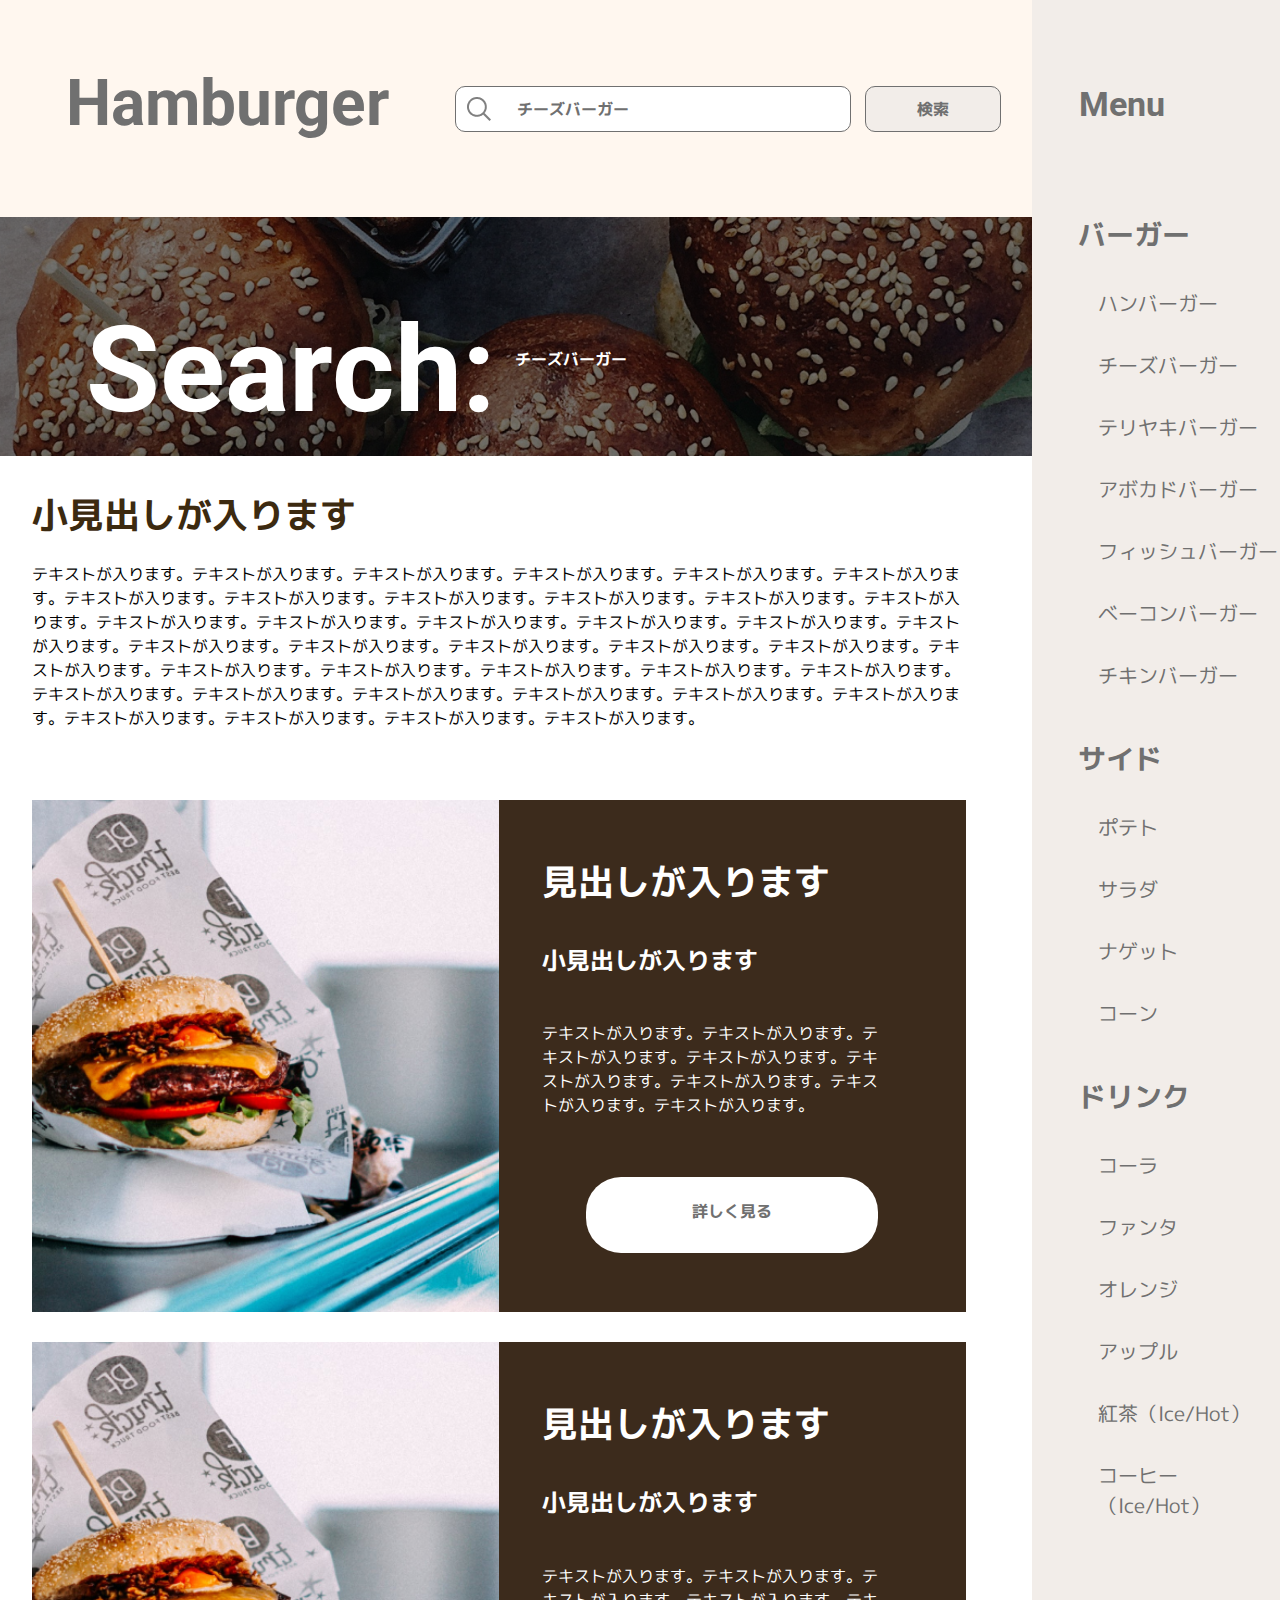
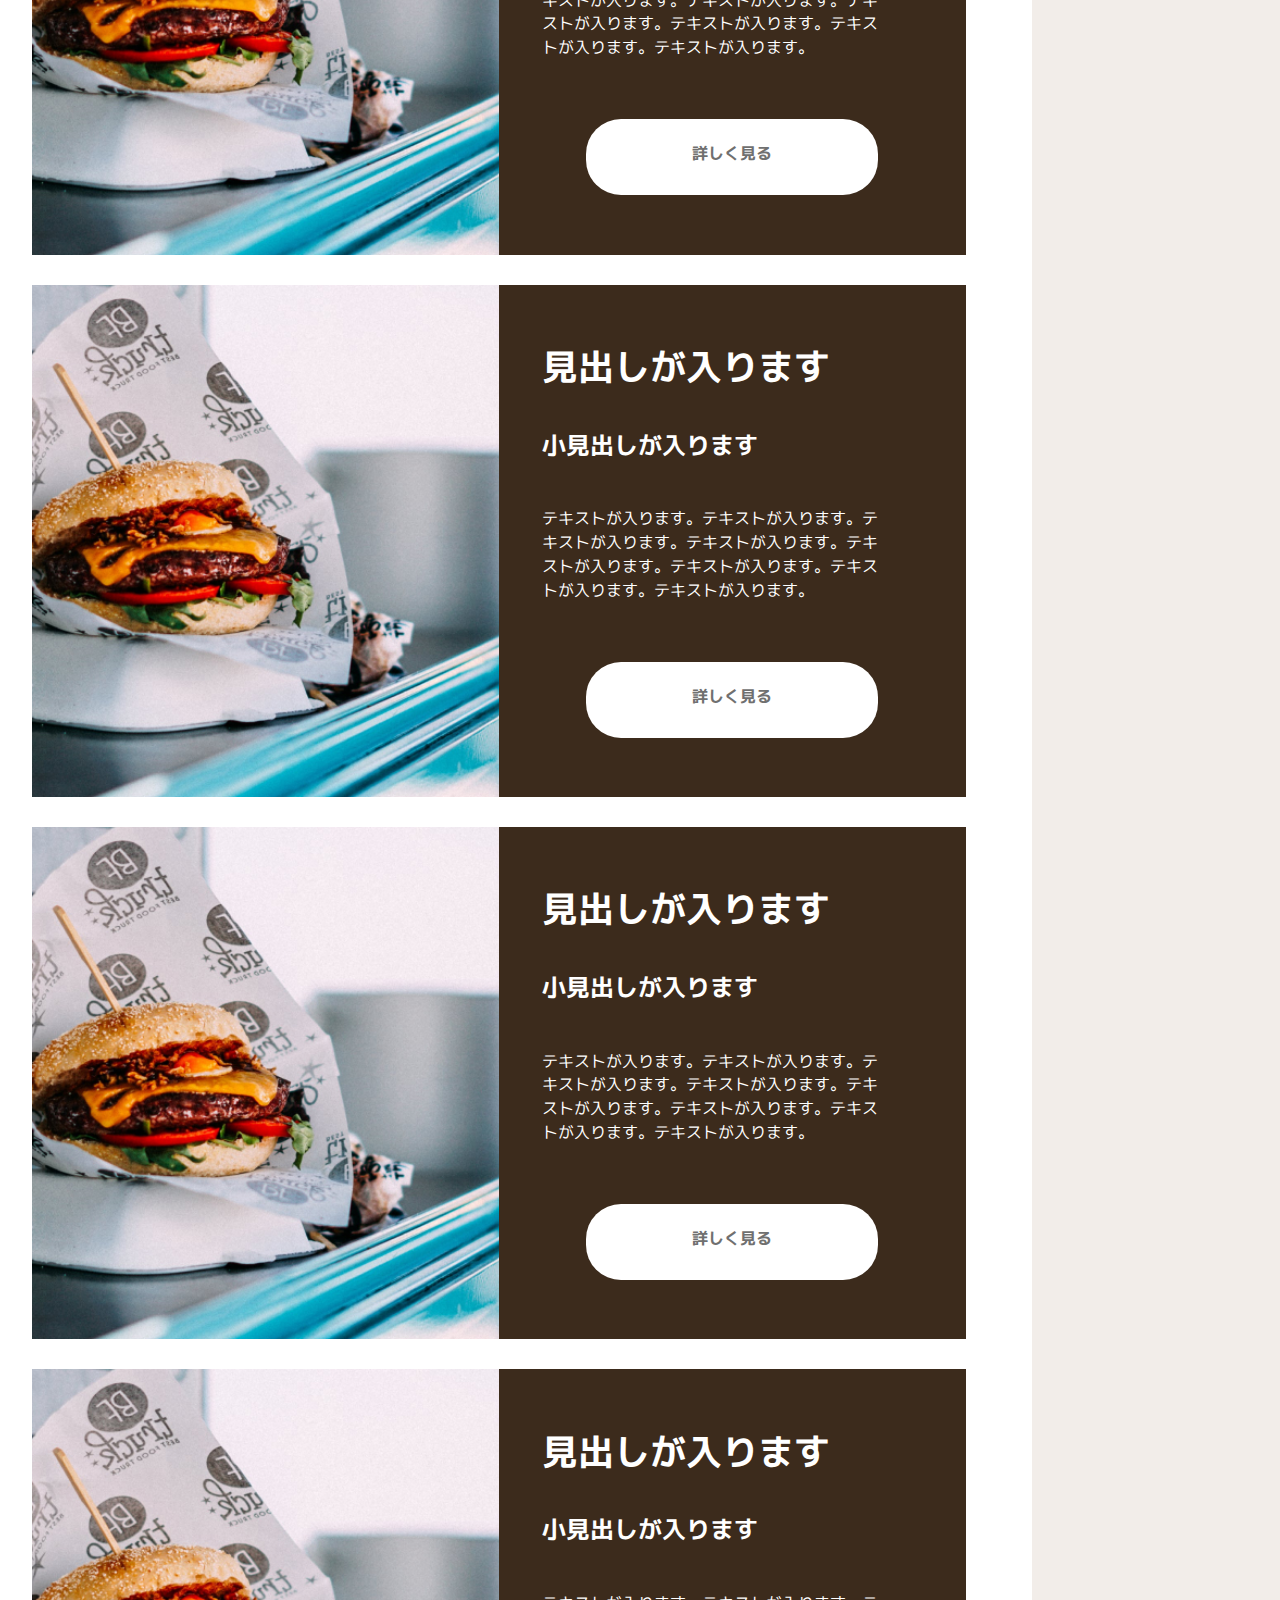
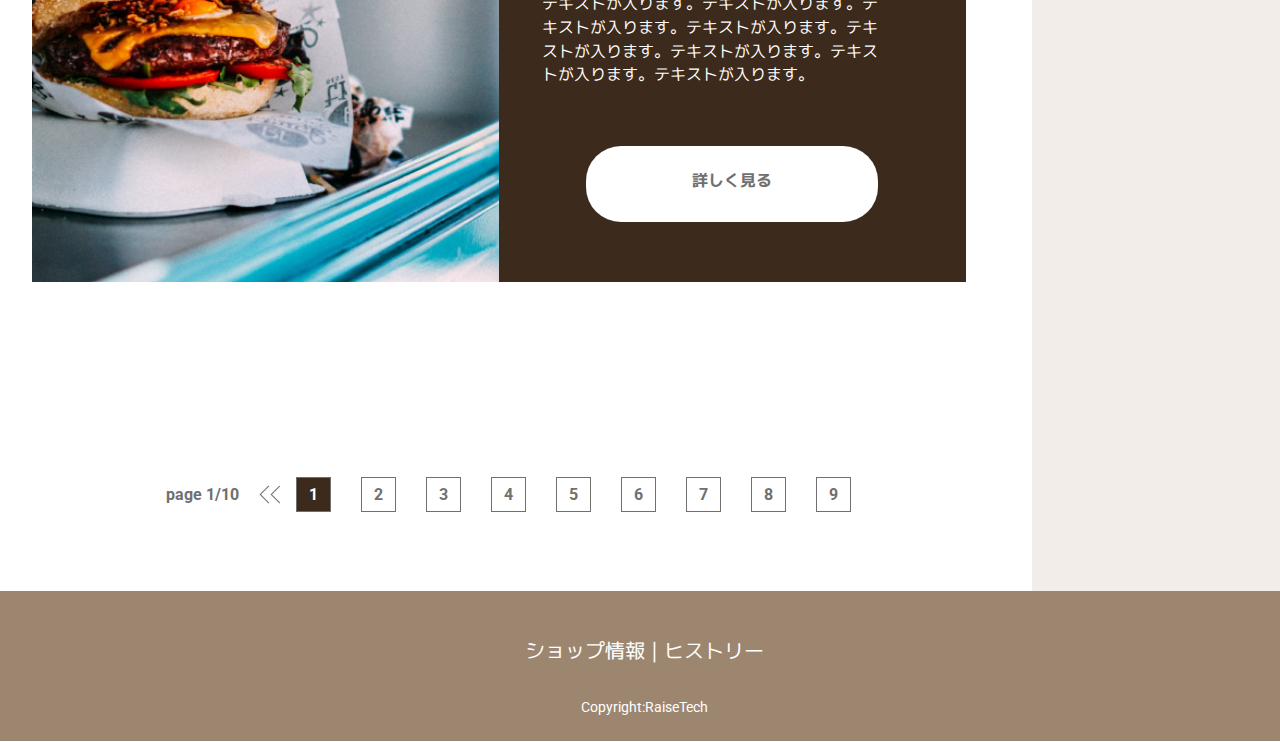
==== archive-search.html @ 1af5aa15 "5/28" ====
<!DOCTYPE html>
<html lang="ja">
<head>
    <meta charset="UTF-8">
    <meta name="viewport" content="width=device-width, initial-scale=1.0">
    <title>Hamburger-site</title>
    <link rel="icon" type="./images/png" href="./images/favicon.png">
    <link rel="preconnect" href="https://fonts.googleapis.com">
    <link rel="preconnect" href="https://fonts.gstatic.com" crossorigin>
    <link rel="stylesheet" href="./css/ress.css">
    <link rel="stylesheet" href="./css/style.css">
    <link href="https://fonts.googleapis.com/css2?family=M+PLUS+1p:wght@100;300;400;500;700;800;900&family=Roboto:ital,wght@0,100;0,300;0,400;0,500;0,700;0,900;1,100;1,300;1,400;1,500;1,700;1,900&display=swap" rel="stylesheet">
    <script src="./js/jquery-3.7.1.min.js"></script>
</head>
<body class="l-body c-grid__body">
    <header class="l-header">
        <div class="l-header__nav">
            <div class="l-header__button">
                <h2>
                    <button class="c-button__menu u-button__header js-menu__button">Menu</button>
                </h2>
            </div>
            <div class="c-flexbox__header">
                <div class="l-header__title">
                    <h1 class="c-title__header">Hamburger</h1>
                </div>
                <div class="c-search-form">
                    <form class="c-flexbox__search-form" action="サイトURL" method="get">
                        <input class="c-search-form__keyword" type="text" name="search" value="チーズバーガー">
                        <input class="c-search-form__submit" type="submit" value="検索">
                    </form>
                </div>
            </div>
        </div>
    </header>
    <main class="l-main">
        <article class="l-main__title p-title">
            <div class="c-background__cheeseburger">
                <div class="c-background__cheeseburger-cover">
                    <ul class="c-flexbox__title">
                        <li class="c-title__burger"><h1>Search:</h1></li>
                        <li class="c-title__burger-sub"><p>チーズバーガー</p></li>
                    </ul>
                </div>
            </div>
        </article>
        <section class="l-main__discription p-discription">
            <div class="c-inner__archive">
                <div class="c-background__discription">
                    <div class="c-inner__discription">
                        <div class="c-flexbox__discription">
                            <h2 class="c-title__discription">小見出しが入ります</h2>
                            <p class="c-text__discription">テキストが入ります。テキストが入ります。テキストが入ります。テキストが入ります。テキストが入ります。テキストが入ります。テキストが入ります。テキストが入ります。テキストが入ります。テキストが入ります。テキストが入ります。テキストが入ります。テキストが入ります。テキストが入ります。テキストが入ります。テキストが入ります。テキストが入ります。テキストが入ります。テキストが入ります。テキストが入ります。テキストが入ります。テキストが入ります。テキストが入ります。テキストが入ります。テキストが入ります。テキストが入ります。テキストが入ります。テキストが入ります。テキストが入ります。テキストが入ります。テキストが入ります。テキストが入ります。テキストが入ります。テキストが入ります。テキストが入ります。テキストが入ります。テキストが入ります。テキストが入ります。テキストが入ります。</p>   
                        </div>
                    </div>
                </div>
                <div class="p-card c-flexbox__container">
                    <figure class="p-card__archive-search-1 c-grid__card">
                        <img src="./images/main__cheeseburger.jpg" alt="チーズバーガーの写真">
                        <figcaption class="c-card">
                            <div class="c-inner__figcaption">
                                <div class="c-inner__card">
                                    <h2 class="c-card__title">見出しが入ります</h2>
                                    <h3 class="c-card__title-sub">小見出しが入ります</h3>
                                    <p class="c-card__text">テキストが入ります。テキストが入ります。テキストが入ります。テキストが入ります。テキストが入ります。テキストが入ります。テキストが入ります。テキストが入ります。</p>
                                </div>
                                <div class="c-card__button-area">
                                    <div class="c-inner__button-area">
                                        <button class="c-card__button"><a>詳しく見る</a></button>
                                    </div>
                                </div>
                            </div>                    
                        </figcaption>
                    </figure>
                    <figure class="p-card__archive-search-2 c-grid__card">
                        <img src="./images/main__cheeseburger.jpg" alt="チーズバーガーの写真">
                        <figcaption class="c-card">
                            <div class="c-inner__figcaption">
                                <div class="c-inner__card">
                                    <h2 class="c-card__title">見出しが入ります</h2>
                                    <h3 class="c-card__title-sub">小見出しが入ります</h3>
                                    <p class="c-card__text">テキストが入ります。テキストが入ります。テキストが入ります。テキストが入ります。テキストが入ります。テキストが入ります。テキストが入ります。テキストが入ります。</p>
                                </div>
                                <div class="c-card__button-area">
                                    <div class="c-inner__button-area">
                                        <button class="c-card__button"><a>詳しく見る</a></button>
                                    </div>
                                </div>
                            </div>
                        </figcaption>
                    </figure>
                    <figure class="p-card__archive-search-3 c-grid__card">
                        <img src="./images/main__cheeseburger.jpg" alt="チーズバーガーの写真">
                        <figcaption class="c-card">
                            <div class="c-inner__figcaption">
                                <div class="c-inner__card">
                                    <h2 class="c-card__title">見出しが入ります</h2>
                                    <h3 class="c-card__title-sub">小見出しが入ります</h3>
                                    <p class="c-card__text">テキストが入ります。テキストが入ります。テキストが入ります。テキストが入ります。テキストが入ります。テキストが入ります。テキストが入ります。テキストが入ります。</p>
                                </div>
                                <div class="c-card__button-area">
                                    <div class="c-inner__button-area">
                                        <button class="c-card__button"><a>詳しく見る</a></button>
                                    </div>
                                </div>
                            </div>
                        </figcaption>
                    </figure>
                    <figure class="p-card__archive-search-4 c-grid__card">
                        <img src="./images/main__cheeseburger.jpg" alt="チーズバーガーの写真">
                        <figcaption class="c-card">
                            <div class="c-inner__figcaption">
                                <div class="c-inner__card">
                                    <h2 class="c-card__title">見出しが入ります</h2>
                                    <h3 class="c-card__title-sub">小見出しが入ります</h3>
                                    <p class="c-card__text">テキストが入ります。テキストが入ります。テキストが入ります。テキストが入ります。テキストが入ります。テキストが入ります。テキストが入ります。テキストが入ります。</p>
                                </div>
                                <div class="c-card__button-area">
                                    <div class="c-inner__button-area">
                                        <button class="c-card__button"><a>詳しく見る</a></button>
                                    </div>
                                </div>
                            </div>
                        </figcaption>
                    </figure>
                    <figure class="p-card__archive-search-5 c-grid__card">
                        <img src="./images/main__cheeseburger.jpg" alt="チーズバーガーの写真">
                        <figcaption class="c-card">
                            <div class="c-inner__figcaption">
                                <div class="c-inner__card">
                                    <h2 class="c-card__title">見出しが入ります</h2>
                                    <h3 class="c-card__title-sub">小見出しが入ります</h3>
                                    <p class="c-card__text">テキストが入ります。テキストが入ります。テキストが入ります。テキストが入ります。テキストが入ります。テキストが入ります。テキストが入ります。テキストが入ります。</p>
                                </div>
                                <div class="c-card__button-area">
                                    <div class="c-inner__button-area">
                                        <button class="c-card__button"><a>詳しく見る</a></button>
                                    </div>
                                </div>
                            </div>
                        </figcaption>
                    </figure>
                </div>
            </div>
        </section>
        <section class="p-page c-flexbox__page">
            <p class="c-page__count">page 1/10</p>
            <div class="c-flexbox__page-arrow">
                <img src="./images/page__arrow-left.png" alt="左向きの矢印">
                <img src="./images/page__arrow-left.png" alt="左向きの矢印">
                <p class="c-page__move-back">前へ</p>
            </div>
            <ul class="c-flexbox__page-count">
                <li class="c-page__box u-page__box"><a class="c-page__number">1</a></li>
                <li class="c-page__box"><a class="c-page__number">2</a></li>
                <li class="c-page__box"><a class="c-page__number">3</a></li>
                <li class="c-page__box"><a class="c-page__number">4</a></li>
                <li class="c-page__box"><a class="c-page__number">5</a></li>
                <li class="c-page__box"><a class="c-page__number">6</a></li>
                <li class="c-page__box"><a class="c-page__number">7</a></li>
                <li class="c-page__box"><a class="c-page__number">8</a></li>
                <li class="c-page__box"><a class="c-page__number">9</a></li>
            </ul>
            <div class="c-flexbox__page-arrow u-page__arrow">
                <p class="c-page__move-next">次へ</p>
                <img src="./images/page__arrow-right.png" alt="右向きの矢印">
                <img src="./images/page__arrow-right.png" alt="右向きの矢印">
            </div>
        </section>
    </main>
    <aside class="l-sidebar">
        <div class="c-inner__sidebar">
            <div class="l-sidebar__button">
                <h2>
                    <button class="c-button__menu u-button__sidebar">Menu</button>
                </h2>
                <button class="c-button__hamburger js-hamburger__button">
                    <span>hamburger</span>
                </button>
            </div>
            <nav class="l-sidebar__nav p-menu">                                    
                <ul class="p-menu__burger">
                    <div class="c-inner__menu"> 
                        <li class="p-menu__burge--item c-title__menu"><h3>バーガー</h3></li>
                        <li class="p-menu__burge--item c-item"><a>ハンバーガー</a></li>
                        <li class="p-menu__burge--item c-item"><a>チーズバーガー</a></li>
                        <li class="p-menu__burge--item c-item"><a>テリヤキバーガー</a></li>
                        <li class="p-menu__burge--item c-item"><a>アボカドバーガー</a></li>
                        <li class="p-menu__burge--item c-item"><a>フィッシュバーガー</a></li>
                        <li class="p-menu__burge--item c-item"><a>ベーコンバーガー</a></li>
                        <li class="p-menu__burge--item c-item"><a>チキンバーガー</a></li>
                    </div>
                </ul>                        
                <ul class="p-menu__side">
                    <div class="c-inner__menu">
                        <li class="p-menu__side--item c-title__menu"><h3>サイド</h3></li>
                        <li class="p-menu__side--item c-item"><a>ポテト</a></li>
                        <li class="p-menu__side--item c-item"><a>サラダ</a></li>
                        <li class="p-menu__side--item c-item"><a>ナゲット</a></li>
                        <li class="p-menu__side--item c-item"><a>コーン</a></li>
                    </div>
                </ul>
                <ul class="p-menu__drink">
                    <div class="c-inner__menu">
                        <li class="p-menu__drink--item c-title__menu"><h3>ドリンク</h3></li>
                        <li class="p-menu__drink--item c-item"><a>コーラ</a></li>
                        <li class="p-menu__drink--item c-item"><a>ファンタ</a></li>
                        <li class="p-menu__drink--item c-item"><a>オレンジ</a></li>
                        <li class="p-menu__drink--item c-item"><a>アップル</a></li>
                        <li class="p-menu__drink--item c-item"><a>紅茶（Ice/Hot）</a></li>
                        <li class="p-menu__drink--item c-item"><a>コーヒー（Ice/Hot）</a></li>
                    </ul>
                </div>
            </nav>
        </div>
    </aside>
    <footer class="l-footer">
        <div class="c-inner__footer">
            <ul class="l-footer__menu c-flexbox__footer">
                <li class="c-footer-menu"><a>ショップ情報</a></li>
                <li class="c-footer-menu"><p>|</p></li>
                <li class="c-footer-menu"><a>ヒストリー</a></li>
            </ul>
            <small>Copyright:RaiseTech</small>
        </div>
    </footer>
    <script src="./js/main.js"></script>
</body>
</html>
---- css/ress.css ----
/* resset.dev • v5.0.2 */

/* # =================================================================
   # Global selectors
   # ================================================================= */

   html {
    box-sizing: border-box;
    -webkit-text-size-adjust: 100%; /* Prevent adjustments of font size after orientation changes in iOS */
    word-break: normal;
    -moz-tab-size: 4;
    tab-size: 4;
  }
  
  *,
  ::before,
  ::after {
    background-repeat: no-repeat; /* Set `background-repeat: no-repeat` to all elements and pseudo elements */
    box-sizing: inherit;
  }
  
  ::before,
  ::after {
    text-decoration: inherit; /* Inherit text-decoration and vertical align to ::before and ::after pseudo elements */
    vertical-align: inherit;
  }
  
  * {
    padding: 0; /* Reset `padding` and `margin` of all elements */
    margin: 0;
  }
  
  /* # =================================================================
     # General elements
     # ================================================================= */
  
  hr {
    overflow: visible; /* Show the overflow in Edge and IE */
    height: 0; /* Add the correct box sizing in Firefox */
    color: inherit; /* Correct border color in Firefox. */
  }
  
  details,
  main {
    display: block; /* Render the `main` element consistently in IE. */
  }
  
  summary {
    display: list-item; /* Add the correct display in all browsers */
  }
  
  small {
    font-size: 80%; /* Set font-size to 80% in `small` elements */
  }
  
  [hidden] {
    display: none; /* Add the correct display in IE */
  }
  
  abbr[title] {
    border-bottom: none; /* Remove the bottom border in Chrome 57 */
    /* Add the correct text decoration in Chrome, Edge, IE, Opera, and Safari */
    text-decoration: underline;
    text-decoration: underline dotted;
  }
  
  a {
    background-color: transparent; /* Remove the gray background on active links in IE 10 */
  }
  
  a:active,
  a:hover {
    outline-width: 0; /* Remove the outline when hovering in all browsers */
  }
  
  code,
  kbd,
  pre,
  samp {
    font-family: monospace, monospace; /* Specify the font family of code elements */
  }
  
  pre {
    font-size: 1em; /* Correct the odd `em` font sizing in all browsers */
  }
  
  b,
  strong {
    font-weight: bolder; /* Add the correct font weight in Chrome, Edge, and Safari */
  }
  
  /* https://gist.github.com/unruthless/413930 */
  sub,
  sup {
    font-size: 75%;
    line-height: 0;
    position: relative;
    vertical-align: baseline;
  }
  
  sub {
    bottom: -0.25em;
  }
  
  sup {
    top: -0.5em;
  }
  
  table {
    border-color: inherit; /* Correct border color in all Chrome, Edge, and Safari. */
    text-indent: 0; /* Remove text indentation in Chrome, Edge, and Safari */
  }
  
  iframe {
    border-style: none;
  }
  
  /* # =================================================================
     # Forms
     # ================================================================= */
  
  input {
    border-radius: 0;
  }
  
  [type='number']::-webkit-inner-spin-button,
  [type='number']::-webkit-outer-spin-button {
    height: auto; /* Correct the cursor style of increment and decrement buttons in Chrome */
  }
  
  [type='search'] {
    -webkit-appearance: textfield; /* Correct the odd appearance in Chrome and Safari */
    outline-offset: -2px; /* Correct the outline style in Safari */
  }
  
  [type='search']::-webkit-search-decoration {
    -webkit-appearance: none; /* Remove the inner padding in Chrome and Safari on macOS */
  }
  
  textarea {
    overflow: auto; /* Internet Explorer 11+ */
    resize: vertical; /* Specify textarea resizability */
  }
  
  button,
  input,
  optgroup,
  select,
  textarea {
    font: inherit; /* Specify font inheritance of form elements */
  }
  
  optgroup {
    font-weight: bold; /* Restore the font weight unset by the previous rule */
  }
  
  button {
    overflow: visible; /* Address `overflow` set to `hidden` in IE 8/9/10/11 */
  }
  
  button,
  select {
    text-transform: none; /* Firefox 40+, Internet Explorer 11- */
  }
  
  /* Apply cursor pointer to button elements */
  button,
  [type='button'],
  [type='reset'],
  [type='submit'],
  [role='button'] {
    cursor: pointer;
  }
  
  /* Remove inner padding and border in Firefox 4+ */
  button::-moz-focus-inner,
  [type='button']::-moz-focus-inner,
  [type='reset']::-moz-focus-inner,
  [type='submit']::-moz-focus-inner {
    border-style: none;
    padding: 0;
  }
  
  /* Replace focus style removed in the border reset above */
  button:-moz-focusring,
  [type='button']::-moz-focus-inner,
  [type='reset']::-moz-focus-inner,
  [type='submit']::-moz-focus-inner {
    outline: 1px dotted ButtonText;
  }
  
  button,
  html [type='button'], /* Prevent a WebKit bug where (2) destroys native `audio` and `video`controls in Android 4 */
  [type='reset'],
  [type='submit'] {
    -webkit-appearance: button; /* Correct the inability to style clickable types in iOS */
  }
  
  /* Remove the default button styling in all browsers */
  button,
  input,
  select,
  textarea {
    background-color: transparent;
    border-style: none;
  }
  
  a:focus,
  button:focus,
  input:focus,
  select:focus,
  textarea:focus {
    outline-width: 0;
  }
  
  /* Style select like a standard input */
  select {
    -moz-appearance: none; /* Firefox 36+ */
    -webkit-appearance: none; /* Chrome 41+ */
  }
  
  select::-ms-expand {
    display: none; /* Internet Explorer 11+ */
  }
  
  select::-ms-value {
    color: currentColor; /* Internet Explorer 11+ */
  }
  
  legend {
    border: 0; /* Correct `color` not being inherited in IE 8/9/10/11 */
    color: inherit; /* Correct the color inheritance from `fieldset` elements in IE */
    display: table; /* Correct the text wrapping in Edge and IE */
    max-width: 100%; /* Correct the text wrapping in Edge and IE */
    white-space: normal; /* Correct the text wrapping in Edge and IE */
    max-width: 100%; /* Correct the text wrapping in Edge 18- and IE */
  }
  
  ::-webkit-file-upload-button {
    /* Correct the inability to style clickable types in iOS and Safari */
    -webkit-appearance: button;
    color: inherit;
    font: inherit; /* Change font properties to `inherit` in Chrome and Safari */
  }
  
  /* Replace pointer cursor in disabled elements */
  [disabled] {
    cursor: default;
  }
  
  /* # =================================================================
     # Specify media element style
     # ================================================================= */
  
  img {
    border-style: none; /* Remove border when inside `a` element in IE 8/9/10 */
  }
  
  /* Add the correct vertical alignment in Chrome, Firefox, and Opera */
  progress {
    vertical-align: baseline;
  }
  
  /* # =================================================================
     # Accessibility
     # ================================================================= */
  
  /* Specify the progress cursor of updating elements */
  [aria-busy='true'] {
    cursor: progress;
  }
  
  /* Specify the pointer cursor of trigger elements */
  [aria-controls] {
    cursor: pointer;
  }
  
  /* Specify the unstyled cursor of disabled, not-editable, or otherwise inoperable elements */
  [aria-disabled='true'] {
    cursor: default;
  }
---- css/style.css ----
html {
  font-size: 62.5%;
}

* {
  box-sizing: border-box;
}

img {
  max-width: 100%;
  vertical-align: middle;
  border-style: none;
}

li {
  list-style-type: none;
}

.l-body {
  height: 100vh;
  width: 100vw;
  font-family: "Roboto", sans-serif, "M PLUS 1p";
  box-sizing: border-box;
}
.l-body.is-fix {
  overflow: hidden;
}
.l-body.is-fix::before {
  content: "";
  position: fixed;
  display: block;
  height: 100%;
  width: 100%;
  top: 0%;
  transition: all 300ms 0.1s ease-out;
  overflow-y: auto;
  z-index: 50;
  background: rgba(0, 0, 0, 0.5);
  left: 0%;
}

.l-header {
  grid-row: 1;
  grid-column: 1;
  background-color: #FFF7EF;
}
.l-header__button {
  display: block;
  position: relative;
}
.l-header__button h2 {
  position: absolute;
  top: 8px;
  right: 8px;
}
.l-header__title {
  display: block;
}
.l-header__title h1 {
  text-align: center;
}

.l-main {
  grid-row: 2;
  grid-column: 1;
  position: relative;
}
.l-main__contents {
  height: auto;
  display: inline-block;
}
.l-main__access {
  height: auto;
  display: block;
}

.l-sidebar {
  position: fixed;
  display: block;
  background-color: #F2EDE9;
  height: 100%;
  width: 87.5%;
  top: 0%;
  transition: all 300ms 0s ease;
  z-index: 100;
  overflow-y: auto;
  left: 100%;
}
@media (min-width: 768px) {
  .l-sidebar {
    width: 44%;
  }
}
@media (min-width: 1024px) {
  .l-sidebar {
    grid-row: 1/3;
    grid-column: 2;
    height: auto;
    width: auto;
    position: relative;
    transition: inherit;
    z-index: inherit;
    overflow-y: inherit;
    left: inherit;
  }
}
.l-sidebar.is-open {
  left: 12.5%;
}
@media (min-width: 768px) {
  .l-sidebar.is-open {
    left: 56%;
  }
}

.l-footer {
  grid-row: 3;
  grid-column: 1/3;
  background-color: #9D8670;
  text-align: center;
  color: #FFFFFF;
}
.l-footer small {
  height: 2.1rem;
  font-size: 1.4rem;
}

.c-button__menu {
  font-family: Roboto;
  color: #707070;
  font-weight: bold;
  position: relative;
}
.c-button__hamburger {
  width: 32px;
  height: 36px;
  display: block;
  position: relative;
  margin: 0.8rem 1.1rem 13.4rem auto;
}
@media (min-width: 768px) {
  .c-button__hamburger {
    height: 37px;
    margin: 2rem 2.5rem 12.1rem auto;
  }
}
@media (min-width: 1024px) {
  .c-button__hamburger {
    display: none;
  }
}
.c-button__hamburger::before, .c-button__hamburger::after {
  content: "";
  width: 45.25px;
  height: 6px;
  background-color: #707070;
  display: block;
  position: absolute;
  left: calc(50% - 45.25px/2);
  transition: transform 0.1s;
}
.c-button__hamburger > span {
  width: 45.25px;
  height: 6px;
  display: block;
  font-size: 0;
  background-size: auto 6px;
  left: calc(50% - 45.25px/2);
  top: 50%;
  transition: transform 0.1s;
}
.c-button__hamburger.is-open::before {
  transform: rotate(-135deg);
  top: 20px;
}
.c-button__hamburger.is-open::after {
  transform: rotate(-45deg);
  top: 20px;
}

.c-inner__branch-menu {
  padding: 7.6% 7.6% 7.6% 7.6%;
  display: flex;
  flex-direction: column;
  flex-grow: 1;
}
.c-inner__category {
  padding: 0 3.4% 0 3.4%;
  display: flex;
  flex-direction: column;
}
.c-inner__list {
  padding: 1.4rem 2rem 1.4rem 2rem;
  display: flex;
  flex-direction: column;
}
.c-inner__text {
  display: block;
  padding: 6% 10.6% 8.2% 10.6%;
}
@media (min-width: 768px) {
  .c-inner__text {
    padding: 10.1% 3.4% 9.6% 5%;
  }
}
@media (min-width: 1024px) {
  .c-inner__text {
    padding: 13% 8.6% 11.5% 7.6%;
  }
}
.c-inner__sidebar {
  padding-left: 4.6rem;
  display: block;
  position: relative;
}
.c-inner__menu {
  padding-bottom: 2.8rem;
}
.c-inner__footer {
  padding: 4.1rem 0 2.7rem 0;
}
.c-inner__archive {
  padding: 1.38% 5.3% 0 5.3%;
}
@media (min-width: 768px) {
  .c-inner__archive {
    padding: 2.48% 5.1% 0 5.1%;
  }
}
@media (min-width: 1024px) {
  .c-inner__archive {
    padding: 3.1% 6.4% 0 3.1%;
  }
}
.c-inner__discription {
  padding-bottom: 1.9rem;
  display: flex;
}
@media (min-width: 768px) {
  .c-inner__discription {
    padding-bottom: 3.7rem;
  }
}
@media (min-width: 1024px) {
  .c-inner__discription {
    padding-bottom: 7rem;
  }
}
.c-inner__figcaption {
  padding-bottom: 12.3%;
}
@media (min-width: 768px) {
  .c-inner__figcaption {
    padding-bottom: 11.2%;
  }
}
@media (min-width: 1024px) {
  .c-inner__figcaption {
    padding-bottom: 12.7%;
  }
}
.c-inner__card {
  display: flex;
  flex-direction: column;
  padding: 9.1% 4.79% 11.2% 4.79%;
}
@media (min-width: 768px) {
  .c-inner__card {
    padding: 8.7% 15.6% 11.2% 9.1%;
  }
}
@media (min-width: 1024px) {
  .c-inner__card {
    padding: 11.8% 15.38% 12.7% 9.31%;
  }
}
.c-inner__button-area {
  height: auto;
  width: auto;
  display: flex;
  flex-direction: column;
  justify-content: center;
  align-items: center;
}

.c-search-form {
  display: flex;
  position: relative;
  height: auto;
  width: auto;
  margin: 4rem auto 3.9rem auto;
}
@media (min-width: 768px) {
  .c-search-form {
    margin: 4rem auto 3.8rem auto;
  }
}
@media (min-width: 1024px) {
  .c-search-form {
    margin: 8.6rem 3.1rem 8.5rem auto;
  }
}
.c-search-form::before {
  content: "";
  height: 2.4rem;
  width: 2.4rem;
  background: url(../../../images/header__search-form.png) no-repeat center center;
  display: inline-block;
  position: absolute;
  top: 55%;
  transform: translateY(-50%);
  left: 0.9rem;
}
@media (min-width: 768px) {
  .c-search-form::before {
    left: 1.2rem;
  }
}
@media (min-width: 1024px) {
  .c-search-form::before {
    top: 50%;
  }
}
.c-search-form__keyword {
  height: 4.6rem;
  width: 21.6rem;
  display: inline-block;
  border-radius: 10px 10px 10px 10px;
  background-color: #FFFFFF;
  border: 1px solid #707070;
  padding: 1rem 1rem 1rem 3.8rem;
  font-family: "M PLUS 1p";
  font-weight: bold;
  font-size: 1.6rem;
  color: #707070;
}
@media (min-width: 768px) {
  .c-search-form__keyword {
    width: 39.6rem;
    padding: 1rem 1rem 1rem 4.9rem;
  }
}
@media (min-width: 1024px) {
  .c-search-form__keyword {
    padding: 1rem 1rem 1rem 6.1rem;
  }
}
.c-search-form__submit {
  height: 4.6rem;
  width: 9rem;
  margin-left: 1.6rem;
  display: inline-block;
  background-color: #F2EDE9;
  border-radius: 10px 10px 10px 10px;
  border: 1px solid #707070;
  font-family: "M PLUS 1p";
  font-weight: bold;
  font-size: 1.6rem;
  color: #707070;
}
@media (min-width: 768px) {
  .c-search-form__submit {
    width: 13.6rem;
    margin-left: 1.4rem;
  }
}

.c-sub {
  font-family: "M PLUS 1p";
  font-weight: bold;
  font-size: 2.4rem;
  height: 3.6rem;
}

.c-item {
  font-family: "M PLUS 1p";
  font-weight: regular;
  color: #707070;
  height: auto;
  width: auto;
  position: relative;
  font-size: 2rem;
  margin: 4rem auto 2rem 2rem;
}
@media (min-width: 768px) {
  .c-item {
    margin: 3.2rem auto 2rem 2rem;
  }
}

.c-background__branch-menu {
  background-color: #FFFFFF;
  display: flex;
  flex-direction: column;
  flex-grow: 1;
}
.c-background__title {
  height: 28.5rem;
  width: 100%;
  display: block;
  position: relative;
  overflow: hidden;
  background-size: cover;
  background-position: center;
  background-image: url(../../../images/main__title--sp.jpg);
}
@media (min-width: 768px) {
  .c-background__title {
    background-image: url(../../../images/main__title--tablet.jpg);
  }
}
@media (min-width: 1024px) {
  .c-background__title {
    background-image: url(../../../images/main__title--pc.jpg);
    height: 53rem;
  }
}
.c-background__category {
  height: auto;
  width: 100%;
  overflow: hidden;
  background-size: cover;
  background: rgba(255, 255, 255, 0.79);
  margin-bottom: 3.2%;
  display: flex;
  flex-direction: column;
}
.c-background__access {
  height: auto;
  width: 100%;
  display: block;
  position: relative;
  overflow: hidden;
  background-size: cover;
  background-position: center;
  background-image: url(../../../images/main__map-sp.jpg);
}
@media (min-width: 768px) {
  .c-background__access {
    background-image: url(../../../images/main__map-tablet.jpg);
  }
}
@media (min-width: 1024px) {
  .c-background__access {
    background-image: url(../../../images/main__map-pc.jpg);
  }
}
.c-background__map {
  height: auto;
  width: auto;
  display: block;
  position: relative;
  overflow: hidden;
  background-size: cover;
  background-position: bottom;
  background: rgba(0, 0, 0, 0.5);
}
.c-background__cheeseburger {
  height: 28.5rem;
  width: 100%;
  display: block;
  position: relative;
  overflow: hidden;
  background-position: left;
  background-image: url(../../../images/main__takeout.jpg);
}
@media (min-width: 768px) {
  .c-background__cheeseburger {
    background-size: cover;
  }
}
@media (min-width: 1024px) {
  .c-background__cheeseburger {
    height: 23.9rem;
  }
}
.c-background__cheeseburger-cover {
  height: 28.5rem;
  width: 100%;
  display: block;
  position: absolute;
  background: rgba(0, 0, 0, 0.5);
}

.c-grid__body {
  height: 100vh;
  width: 100%;
  display: grid;
  grid-template-rows: 215px 1fr 150px;
  grid-template-columns: 1fr 0%;
}
@media (min-width: 768px) {
  .c-grid__body {
    grid-template-rows: 217px 1fr 150px;
    grid-template-columns: 1fr 0%;
  }
}
@media (min-width: 1024px) {
  .c-grid__body {
    grid-template-rows: 217px 1fr 150px;
    grid-template-columns: 1fr 20%;
  }
}
.c-grid__card {
  height: auto;
  width: auto;
  display: grid;
  grid-template-rows: 1fr 1fr;
  margin-bottom: 2rem;
}
@media (min-width: 768px) {
  .c-grid__card {
    grid-template-rows: 1fr;
    grid-template-columns: 50% 50%;
  }
}
@media (min-width: 1024px) {
  .c-grid__card {
    margin-bottom: 3rem;
  }
}

.c-title__header {
  font-family: "Roboto";
  color: #707070;
  font-weight: bold;
  font-size: 4rem;
  height: 4.7rem;
  width: 20.3rem;
  margin: 4.3rem auto 0 auto;
}
@media (min-width: 768px) {
  .c-title__header {
    height: 5.3rem;
    margin: 4rem auto 0 auto;
  }
}
@media (min-width: 1024px) {
  .c-title__header {
    font-size: 6.4rem;
    height: 7.5rem;
    width: 32.5rem;
    margin: 6.6rem 6.5rem 6.7rem 6.5rem;
  }
}
.c-title__front {
  font-family: "M PLUS 1p";
  font-weight: bold;
  color: #FFFFFF;
  height: auto;
  width: auto;
  font-size: 3.6rem;
  margin: 12.2rem auto 11.1rem 2.5rem;
}
@media (min-width: 1024px) {
  .c-title__front {
    font-size: 4rem;
    margin: 23.4rem auto 23.7rem 8.6rem;
  }
}
.c-title__menu {
  font-family: "M PLUS 1p";
  font-weight: bold;
  font-size: 2.4rem;
  color: #707070;
  height: auto;
  width: auto;
  position: relative;
  margin-bottom: 4rem;
}
@media (min-width: 768px) {
  .c-title__menu {
    margin-bottom: 3.2rem;
  }
}
.c-title__burger {
  font-family: "Roboto";
  font-weight: bold;
  color: #FFFFFF;
  height: auto;
  width: auto;
  font-size: 3.6rem;
}
@media (min-width: 768px) {
  .c-title__burger {
    font-size: 6rem;
  }
}
.c-title__burger-sub {
  font-family: "M PLUS 1p";
  font-weight: bold;
  color: #FFFFFF;
  height: auto;
  width: auto;
  font-size: 1.6rem;
}
@media (min-width: 768px) {
  .c-title__burger-sub {
    margin-top: 4.8rem;
    margin-left: 1.9rem;
  }
}
.c-title__discription {
  font-family: "M PLUS 1p";
  font-weight: bold;
  height: auto;
  width: auto;
  color: #3C2A10;
  display: inline-block;
  position: relative;
  font-size: 2.8rem;
  margin-bottom: 2.5rem;
}
@media (min-width: 768px) {
  .c-title__discription {
    font-size: 3.6rem;
    margin-bottom: 2rem;
  }
}

.c-category {
  height: auto;
  width: auto;
  display: flex;
  flex-direction: column;
  font-family: "M PLUS 1p";
  color: #3C2A10;
  background-color: #FFFFFF;
  background-size: cover;
  position: relative;
}
.c-category h3 {
  font-family: Roboto;
  font-weight: bold;
  height: auto;
  width: auto;
  color: #EAEAEA;
  display: inline-block;
  position: relative;
  margin-bottom: 58%;
  font-size: 4.1rem;
}
@media (min-width: 768px) {
  .c-category h3 {
    font-size: 4.4rem;
  }
}
@media (min-width: 1024px) {
  .c-category h3 {
    font-size: 8rem;
  }
}
.c-category dt {
  font-weight: bold;
  height: auto;
  width: auto;
  font-size: 2.2rem;
  display: flex;
  flex-direction: column;
  position: relative;
}
@media (min-width: 768px) {
  .c-category dt {
    font-size: 2.4rem;
    margin-bottom: 1.6rem;
  }
}
@media (min-width: 1024px) {
  .c-category dt {
    margin-bottom: 1.8rem;
  }
}
.c-category dd {
  font-weight: 400;
  font-size: 1.6rem;
  height: auto;
  width: auto;
  line-height: 1.7;
  flex-direction: column;
  position: relative;
}

.c-flexbox__header {
  display: flex;
  flex-direction: column;
  justify-content: center;
}
@media (min-width: 1024px) {
  .c-flexbox__header {
    flex-direction: row;
  }
}
.c-flexbox__search-form {
  display: flex;
}
.c-flexbox__branch-menu {
  display: flex;
  flex-direction: column;
  flex-grow: 1;
  gap: 2rem;
}
@media (min-width: 768px) {
  .c-flexbox__branch-menu {
    flex-direction: row;
    justify-content: space-between;
    gap: 4.1rem;
  }
}
@media (min-width: 1024px) {
  .c-flexbox__branch-menu {
    gap: 8rem;
  }
}
.c-flexbox__footer {
  display: flex;
  justify-content: center;
}
.c-flexbox__title {
  height: 100%;
  width: auto;
  margin: 10.6rem auto 10.1rem 3.7rem;
}
@media (min-width: 768px) {
  .c-flexbox__title {
    display: flex;
    margin: 10.7rem auto 10.8rem 8.6rem;
  }
}
@media (min-width: 1024px) {
  .c-flexbox__title {
    margin: 8.3rem auto 8.6rem 8.6rem;
  }
}
.c-flexbox__discription {
  height: auto;
  width: auto;
  display: flex;
  flex-direction: column;
}
.c-flexbox__container {
  height: auto;
  width: auto;
  display: flex;
  flex-direction: column;
}
.c-flexbox__page {
  display: flex;
}
.c-flexbox__page-count {
  display: flex;
  justify-content: center;
  align-items: center;
}
.c-flexbox__page-arrow {
  display: flex;
}

.c-list {
  display: flex;
  flex-direction: column;
  margin-top: auto;
}

.c-footer-menu {
  list-style: none;
  font-family: "M PLUS 1p";
  font-weight: regular;
  height: auto;
  width: auto;
  font-size: 2rem;
  margin-bottom: 3.1rem;
  padding: 3px;
}

.c-card {
  font-family: "M PLUS 1p";
  font-weight: bold;
  height: auto;
  width: auto;
  background-color: #3C2B1C;
  display: flex;
  flex-direction: column;
}
.c-card__title {
  height: auto;
  width: auto;
  font-size: 2rem;
  display: flex;
  flex-direction: column;
  position: relative;
  color: #FFFFFF;
  margin-bottom: 5.9%;
}
@media (min-width: 1024px) {
  .c-card__title {
    font-size: 3.6rem;
    margin-bottom: 9.3%;
  }
}
.c-card__title-sub {
  height: auto;
  width: auto;
  font-size: 1.6rem;
  display: flex;
  flex-direction: column;
  position: relative;
  color: #FFFFFF;
  margin-bottom: 1.9%;
}
@media (min-width: 1024px) {
  .c-card__title-sub {
    font-size: 2.4rem;
    margin-bottom: 12.7%;
  }
}
.c-card__text {
  font-weight: 400;
  height: auto;
  width: auto;
  font-size: 1.6rem;
  line-height: 1.49;
  display: flex;
  flex-direction: column;
  position: relative;
  color: #FFFFFF;
}
.c-card__button-area {
  height: auto;
  width: auto;
  display: flex;
  flex-direction: column;
  position: relative;
  justify-content: center;
  align-items: center;
}
.c-card__button {
  height: 4.2rem;
  width: 16.3rem;
  display: flex;
  flex-direction: column;
  position: relative;
  color: #707070;
  background-color: #FFFFFF;
  border-radius: 35px 35px 35px 35px;
}
@media (min-width: 1024px) {
  .c-card__button {
    height: 7.6rem;
    width: 29.2rem;
  }
}
.c-card__button a {
  height: 1.7rem;
  width: 8rem;
  font-size: 1.6rem;
  display: flex;
  flex-direction: column;
  position: absolute;
  margin: 1.1rem 4.2rem 1.4rem 4.1rem;
}
@media (min-width: 1024px) {
  .c-card__button a {
    height: 3.3rem;
    margin: 2.3rem 10.6rem 2rem 10.6rem;
  }
}

.c-text__discription {
  font-family: "M PLUS 1p";
  font-weight: 400;
  height: auto;
  width: auto;
  display: inline-block;
  position: relative;
  font-size: 1.6rem;
  line-height: 1.5;
}

.c-page img {
  height: 1.7rem;
  width: 0.8rem;
}
.c-page__box {
  display: none;
}
@media (min-width: 768px) {
  .c-page__box {
    height: 3.5rem;
    width: 3.5rem;
    display: flex;
    border: 1px, solid, #707070;
    justify-content: center;
    align-items: center;
    margin: 15px;
  }
}
.c-page__count {
  display: none;
}
@media (min-width: 768px) {
  .c-page__count {
    height: 3.3rem;
    width: 7.3rem;
    display: flex;
    margin-right: 1.93rem;
    justify-content: center;
    align-items: center;
  }
}
.c-page__move-back {
  font-family: "M PLUS 1p";
  display: flex;
  height: 2.4rem;
  width: 3.2rem;
  font-weight: 400;
  margin-left: 2rem;
}
@media (min-width: 768px) {
  .c-page__move-back {
    display: none;
  }
}
.c-page__move-next {
  font-family: "M PLUS 1p";
  display: flex;
  height: 2.4rem;
  width: 3.2rem;
  font-weight: 400;
  margin-right: 2rem;
}
@media (min-width: 768px) {
  .c-page__move-next {
    display: none;
  }
}

.p-access {
  position: relative;
  font-family: "M PLUS 1p";
  font-weight: bold;
  height: auto;
  width: auto;
  display: block;
}
.p-access__comment {
  width: 100%;
  height: auto;
  display: block;
  position: relative;
}
@media (min-width: 1024px) {
  .p-access__comment {
    width: 61%;
  }
}
.p-access__comment:before {
  content: "";
  position: absolute;
  bottom: -5.05rem;
  display: inline-block;
  height: 61%;
  width: 100%;
  left: 0%;
  top: 0%;
  background: rgba(0, 0, 0, 0.2);
}
@media (min-width: 768px) {
  .p-access__comment:before {
    height: auto;
  }
}
.p-access__comment h2 {
  height: auto;
  width: auto;
  position: relative;
  color: #FFFFFF;
  font-size: 3rem;
  margin-bottom: 2.9rem;
}
@media (min-width: 1024px) {
  .p-access__comment h2 {
    font-size: 3.6rem;
    margin-bottom: 10.9rem;
  }
}
.p-access__comment h2:before {
  content: "";
  position: absolute;
  bottom: -15px;
  display: inline-block;
  width: 7.5rem;
  height: 0.2rem;
  justify-content: left;
  background-color: #FFFFFF;
}
@media (min-width: 1024px) {
  .p-access__comment h2:before {
    bottom: -50.5px;
  }
}
.p-access__comment p {
  height: auto;
  width: auto;
  display: inline-block;
  position: relative;
  color: #FFFFFF;
  font-size: 1.4rem;
  line-height: 2;
}
@media (min-width: 1024px) {
  .p-access__comment p {
    font-size: 1.6rem;
  }
}

.p-branch-menu h3 {
  margin-top: 2.8rem;
  margin-left: 2.2rem;
  display: flex;
  flex-direction: column;
}
.p-branch-menu h3:before {
  content: "";
  position: absolute;
  bottom: -43px;
  display: inline-block;
  width: 6.3rem;
  height: 0.4rem;
  justify-content: left;
  background-color: #FFFFFF;
}
.p-branch-menu__takeout {
  background-image: url(../../../images/main__takeout.jpg);
  height: auto;
  width: 100%;
  -o-object-fit: cover;
     object-fit: cover;
}
.p-branch-menu__eatin {
  background-image: url(../../../images/main__eatin.jpg);
  height: auto;
  width: 100%;
  -o-object-fit: cover;
     object-fit: cover;
}

.p-menu {
  color: #707070;
  font-weight: regular;
  line-height: normal;
  display: block;
  position: relative;
  margin-bottom: 6rem;
}
@media (min-width: 768px) {
  .p-menu {
    margin-bottom: 4.8rem;
  }
}

.p-card img {
  height: 100%;
  width: auto;
  -o-object-fit: cover;
     object-fit: cover;
  -o-object-position: left;
     object-position: left;
  display: flex;
  flex-direction: column;
}

.p-page {
  justify-content: space-between;
  align-items: center;
  font-family: Roboto;
  font-weight: bold;
  font-size: 1.6rem;
  color: #707070;
  margin: 15rem 2rem 6.4rem 2rem;
}
@media (min-width: 768px) {
  .p-page {
    justify-content: center;
  }
}

.u-button__header {
  font-size: 2rem;
  height: 2.3rem;
  width: 5.1rem;
  margin: 0.8rem 0.8rem 0 auto;
}
@media (min-width: 768px) {
  .u-button__header {
    font-size: 3.4rem;
    height: 4rem;
    width: 8.7rem;
  }
}
@media (min-width: 1024px) {
  .u-button__header {
    display: none;
  }
}
.u-button__sidebar {
  display: none;
}
@media (min-width: 1024px) {
  .u-button__sidebar {
    display: block;
    position: relative;
    font-size: 3.4rem;
    height: 4rem;
    width: 8.7rem;
    margin: 8.4rem auto 9rem 0;
  }
}

.u-page__box {
  background-color: #3C2B1C;
  color: #FFFFFF;
}
@media (min-width: 768px) {
  .u-page__arrow {
    display: flex;
  }
}
@media (min-width: 1024px) {
  .u-page__arrow {
    display: none;
  }
}
/*# sourceMappingURL=style.css.map */
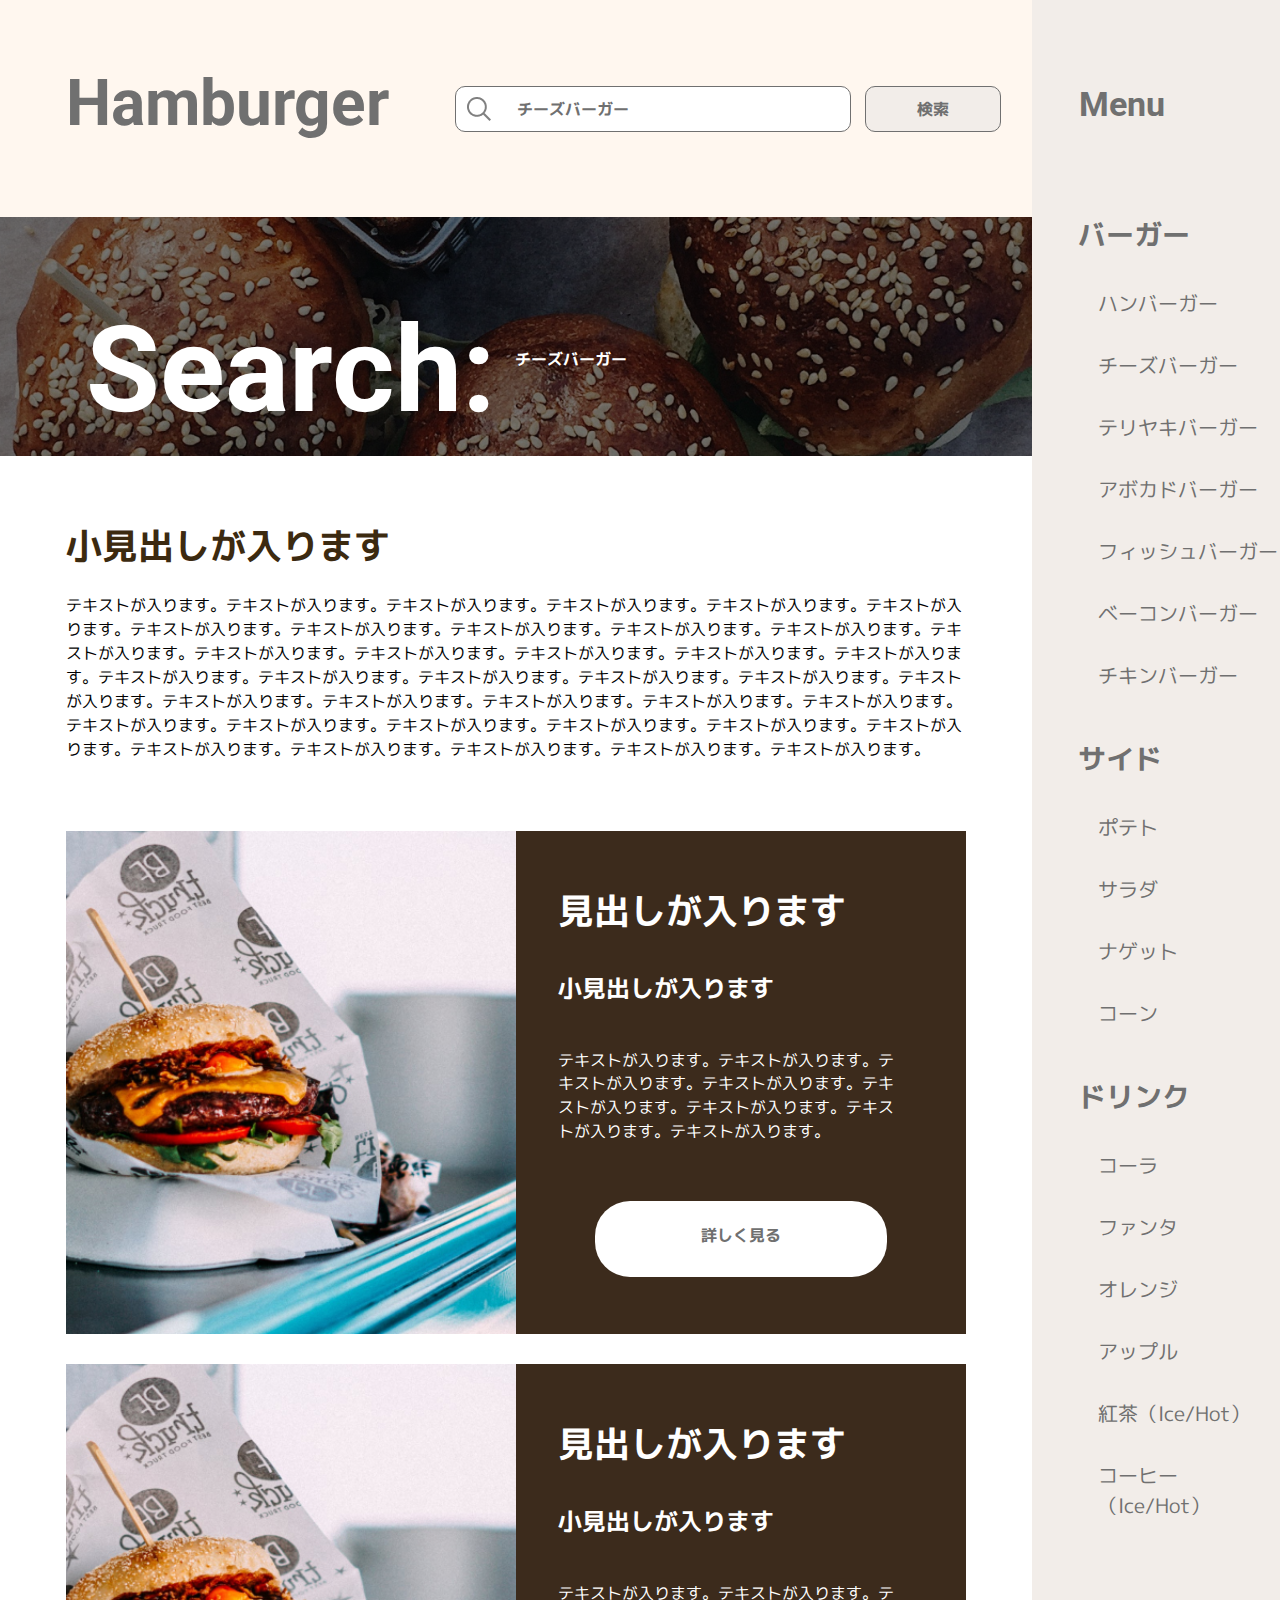
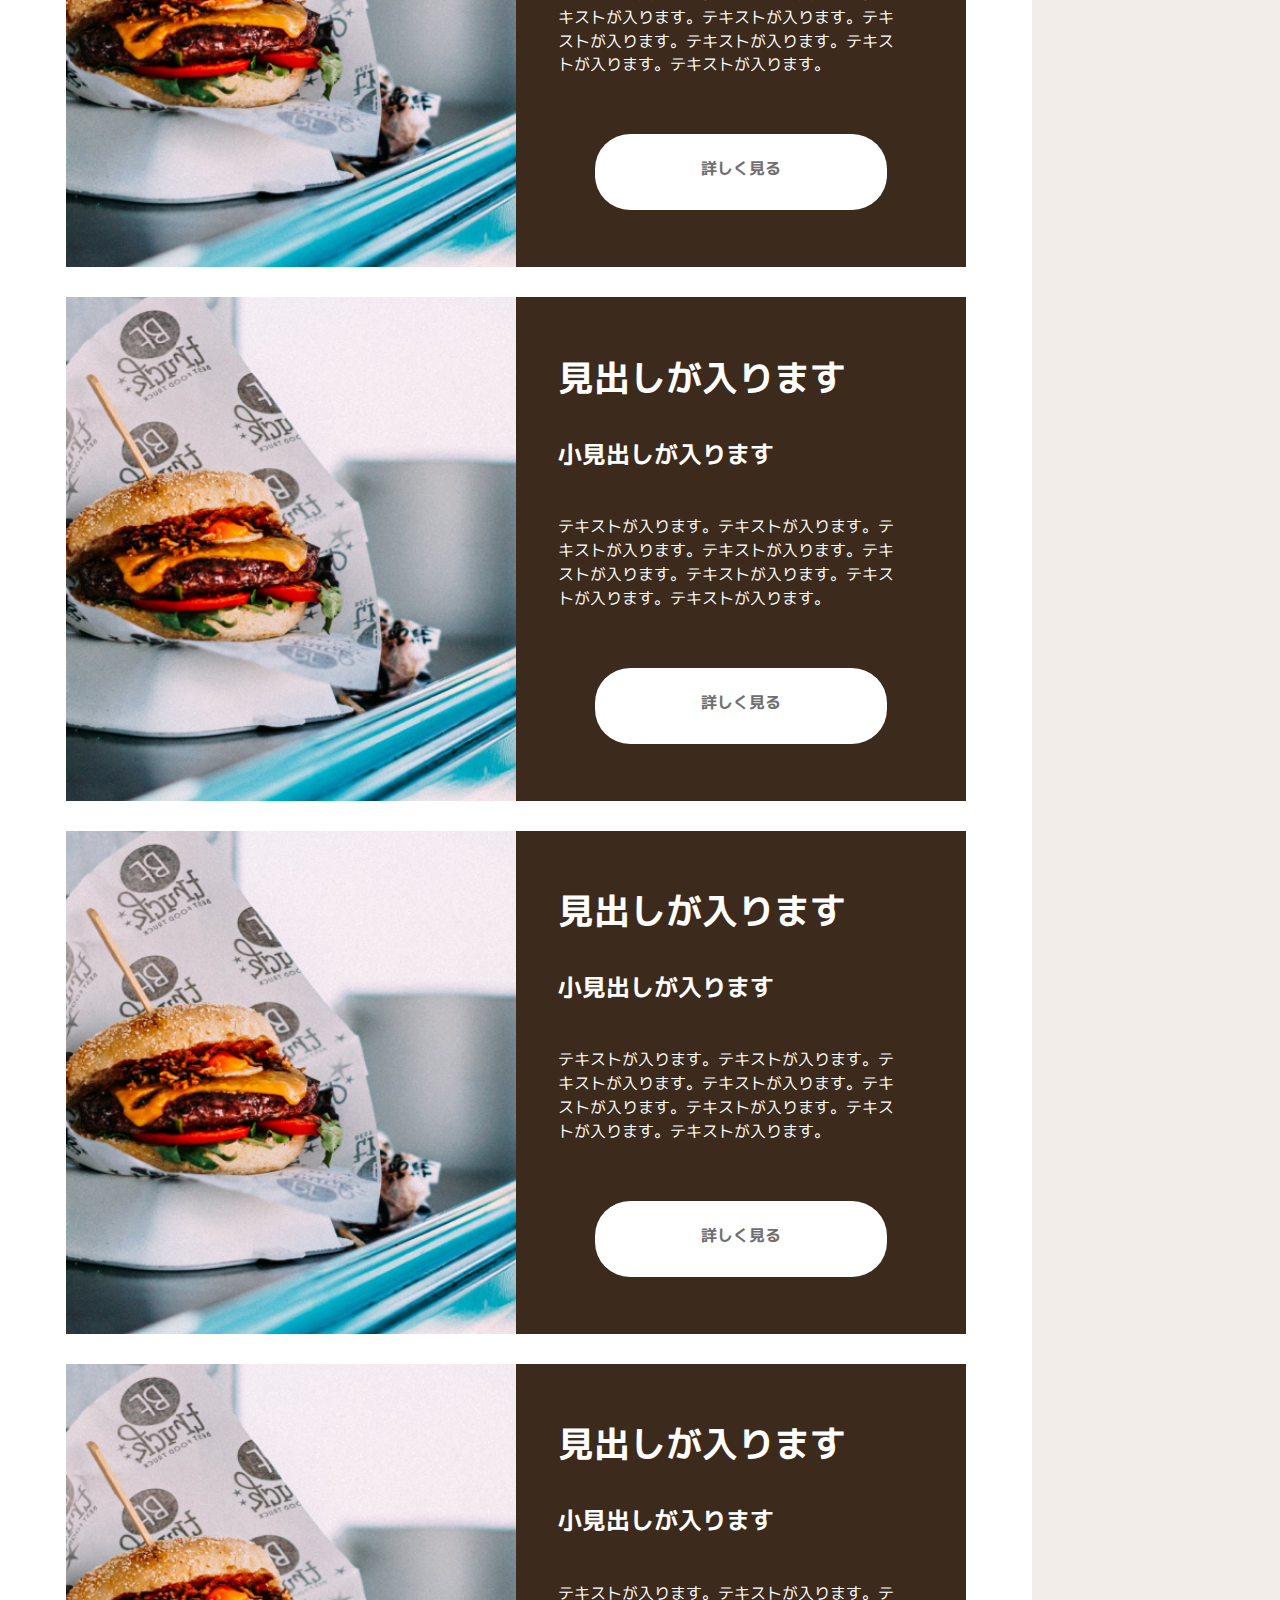
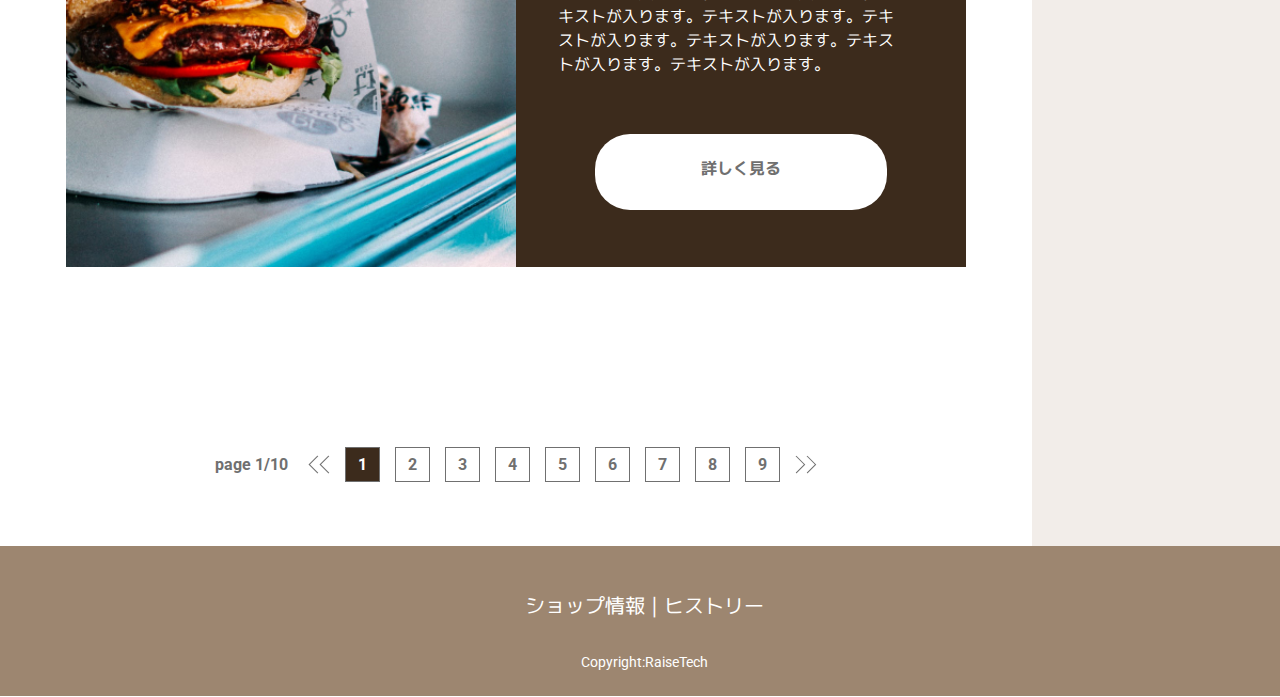
==== commit 263f6352: "5/28-2" ====
--- a/archive-search.html
+++ b/archive-search.html
@@ -38,8 +38,8 @@
             <div class="c-background__cheeseburger">
                 <div class="c-background__cheeseburger-cover">
                     <ul class="c-flexbox__title">
-                        <li class="c-title__burger"><h1>Search:</h1></li>
-                        <li class="c-title__burger-sub"><p>チーズバーガー</p></li>
+                        <li class="c-title__archive"><h1>Search:</h1></li>
+                        <li class="c-title__archive-sub"><p>チーズバーガー</p></li>
                     </ul>
                 </div>
             </div>
@@ -161,7 +161,7 @@
                 <li class="c-page__box"><a class="c-page__number">8</a></li>
                 <li class="c-page__box"><a class="c-page__number">9</a></li>
             </ul>
-            <div class="c-flexbox__page-arrow u-page__arrow">
+            <div class="c-flexbox__page-arrow">
                 <p class="c-page__move-next">次へ</p>
                 <img src="./images/page__arrow-right.png" alt="右向きの矢印">
                 <img src="./images/page__arrow-right.png" alt="右向きの矢印">
--- a/css/style.css
+++ b/css/style.css
@@ -220,16 +220,16 @@
   padding: 4.1rem 0 2.7rem 0;
 }
 .c-inner__archive {
-  padding: 1.38% 5.3% 0 5.3%;
+  padding: 3.2rem 5.3% 0 5.3%;
 }
 @media (min-width: 768px) {
   .c-inner__archive {
-    padding: 2.48% 5.1% 0 5.1%;
+    padding: 3.9rem 5.1% 0 5.1%;
   }
 }
 @media (min-width: 1024px) {
   .c-inner__archive {
-    padding: 3.1% 6.4% 0 3.1%;
+    padding: 6.3rem 6.4% 0 6.4%;
   }
 }
 .c-inner__discription {
@@ -481,6 +481,25 @@
   position: absolute;
   background: rgba(0, 0, 0, 0.5);
 }
+.c-background__title-single {
+  height: 22.5rem;
+  width: 100%;
+  display: block;
+  position: relative;
+  overflow: hidden;
+  background-position: center;
+  background-image: url(../../../images/main__title-single.jpg);
+}
+@media (min-width: 768px) {
+  .c-background__title-single {
+    height: 50.5rem;
+  }
+}
+@media (min-width: 1024px) {
+  .c-background__title-single {
+    height: 50rem;
+  }
+}
 
 .c-grid__body {
   height: 100vh;
@@ -573,7 +592,7 @@
     margin-bottom: 3.2rem;
   }
 }
-.c-title__burger {
+.c-title__archive {
   font-family: "Roboto";
   font-weight: bold;
   color: #FFFFFF;
@@ -582,11 +601,11 @@
   font-size: 3.6rem;
 }
 @media (min-width: 768px) {
-  .c-title__burger {
+  .c-title__archive {
     font-size: 6rem;
   }
 }
-.c-title__burger-sub {
+.c-title__archive-sub {
   font-family: "M PLUS 1p";
   font-weight: bold;
   color: #FFFFFF;
@@ -595,9 +614,29 @@
   font-size: 1.6rem;
 }
 @media (min-width: 768px) {
-  .c-title__burger-sub {
+  .c-title__archive-sub {
     margin-top: 4.8rem;
     margin-left: 1.9rem;
+  }
+}
+.c-title__single {
+  font-family: "M PLUS 1p";
+  font-weight: bold;
+  color: #FFFFFF;
+  height: auto;
+  width: auto;
+  font-size: 3.6rem;
+  margin: 9.3rem auto 8.9rem 2.6rem;
+}
+@media (min-width: 768px) {
+  .c-title__single {
+    margin: 21.5rem auto 20.1rem 8.6rem;
+    font-size: 6rem;
+  }
+}
+@media (min-width: 1024px) {
+  .c-title__single {
+    margin: 21.3rem auto 19.8rem 8.6rem;
   }
 }
 .c-title__discription {
@@ -891,7 +930,7 @@
     border: 1px, solid, #707070;
     justify-content: center;
     align-items: center;
-    margin: 15px;
+    margin-right: 15px;
   }
 }
 .c-page__count {
@@ -1119,15 +1158,6 @@
 .u-page__box {
   background-color: #3C2B1C;
   color: #FFFFFF;
-}
-@media (min-width: 768px) {
-  .u-page__arrow {
-    display: flex;
-  }
-}
-@media (min-width: 1024px) {
-  .u-page__arrow {
-    display: none;
-  }
+  margin-left: 15px;
 }
 /*# sourceMappingURL=style.css.map */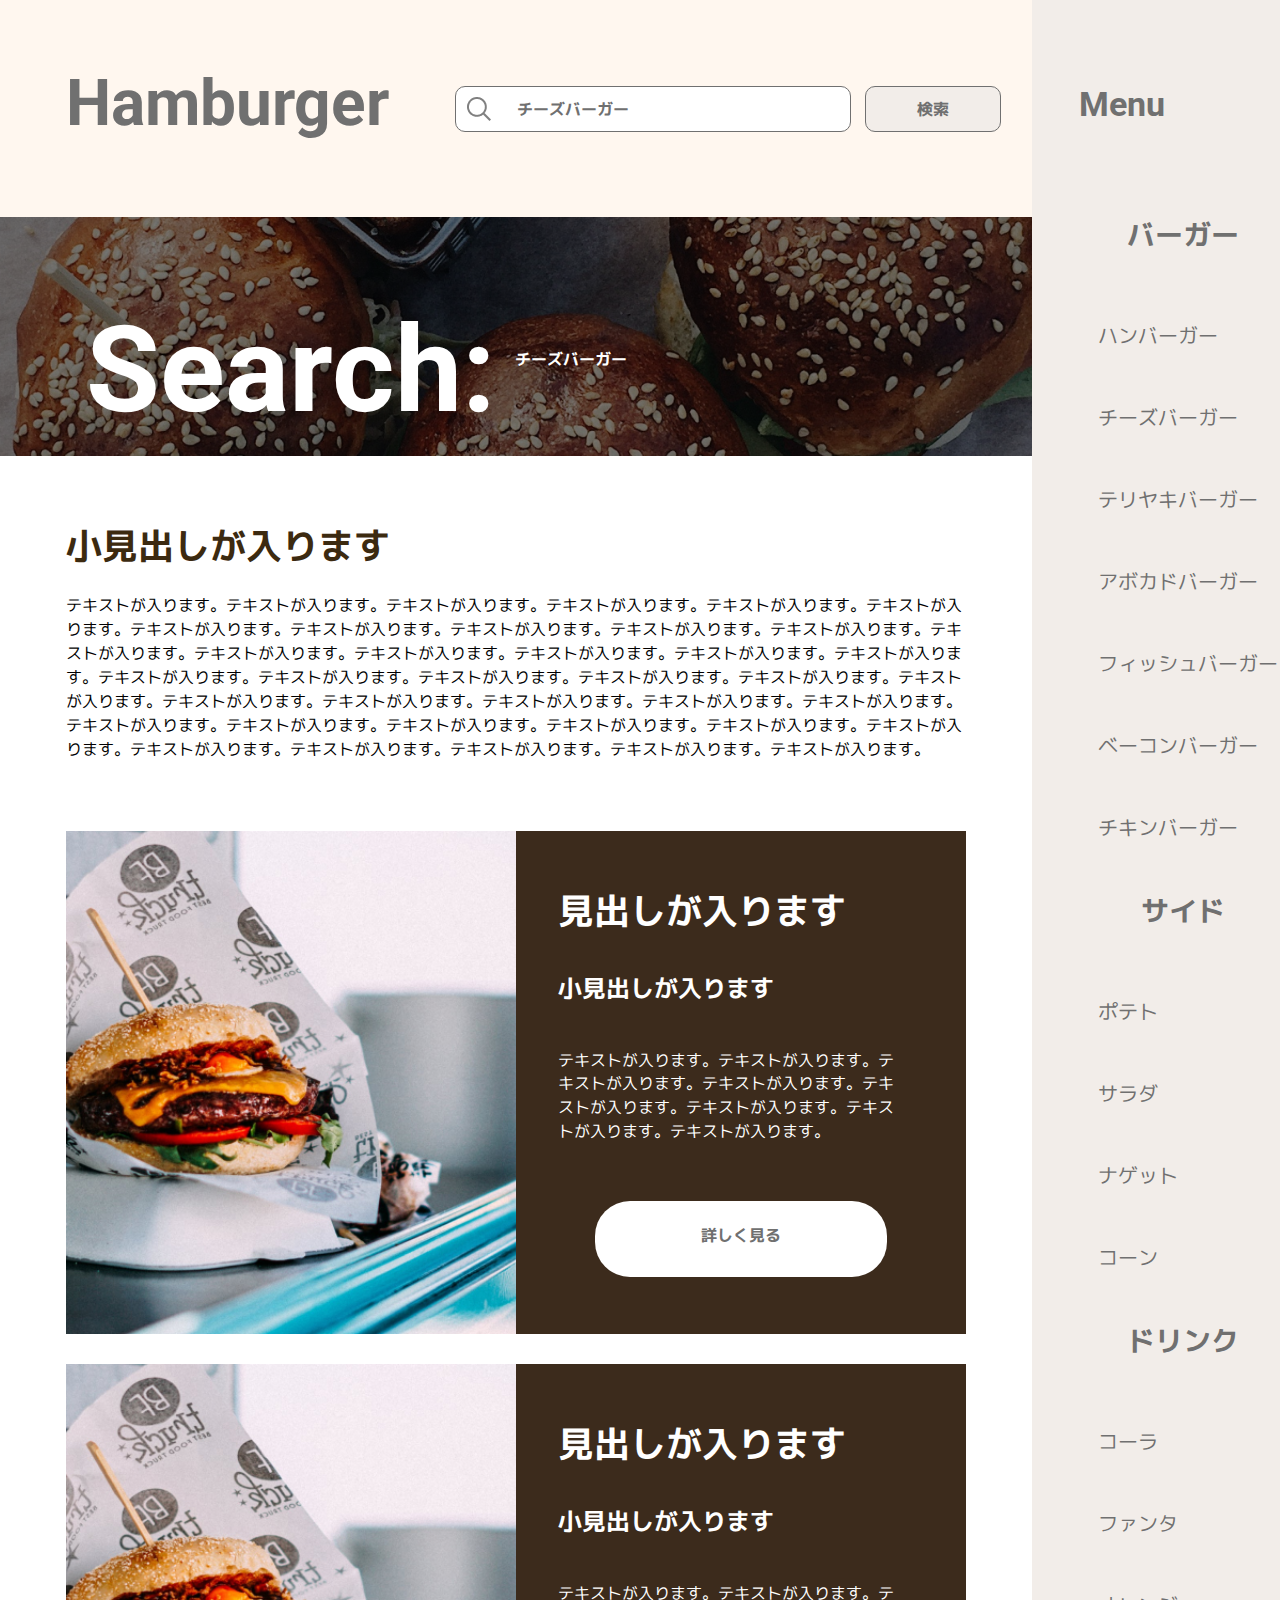
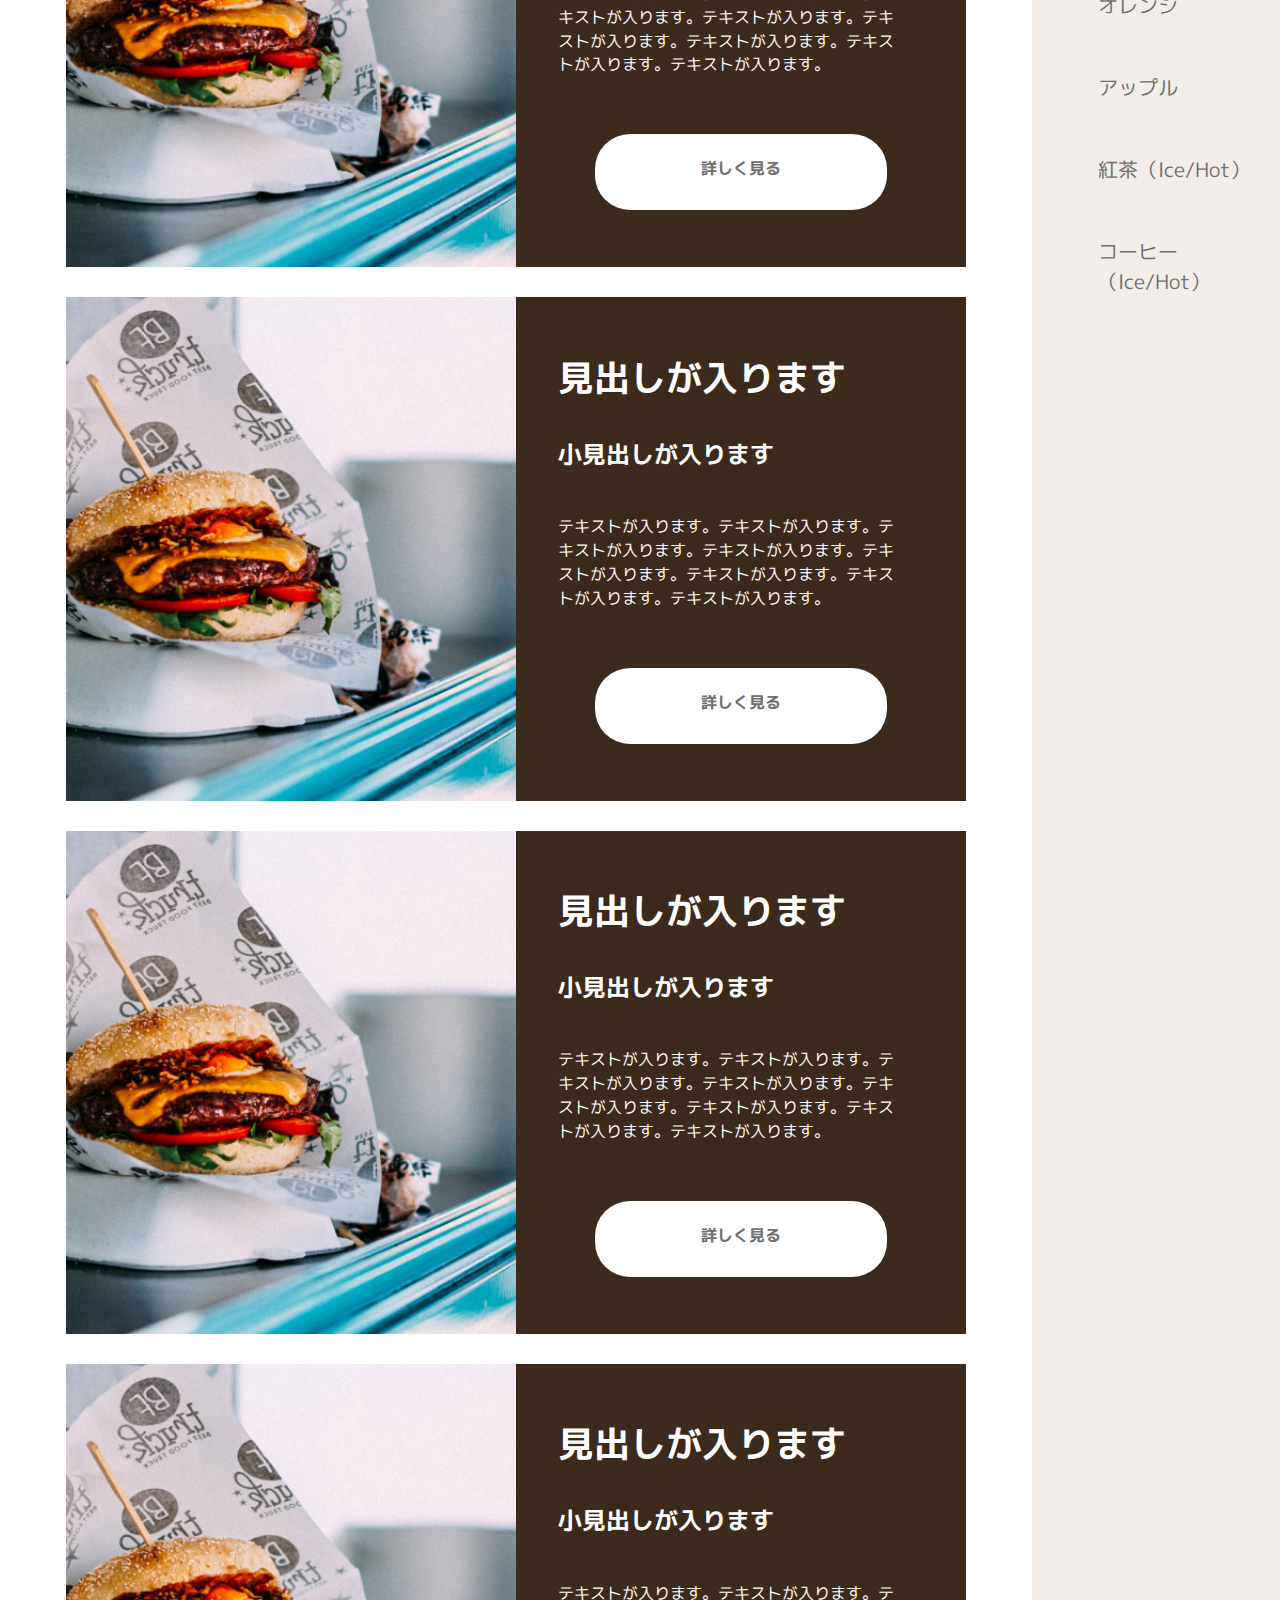
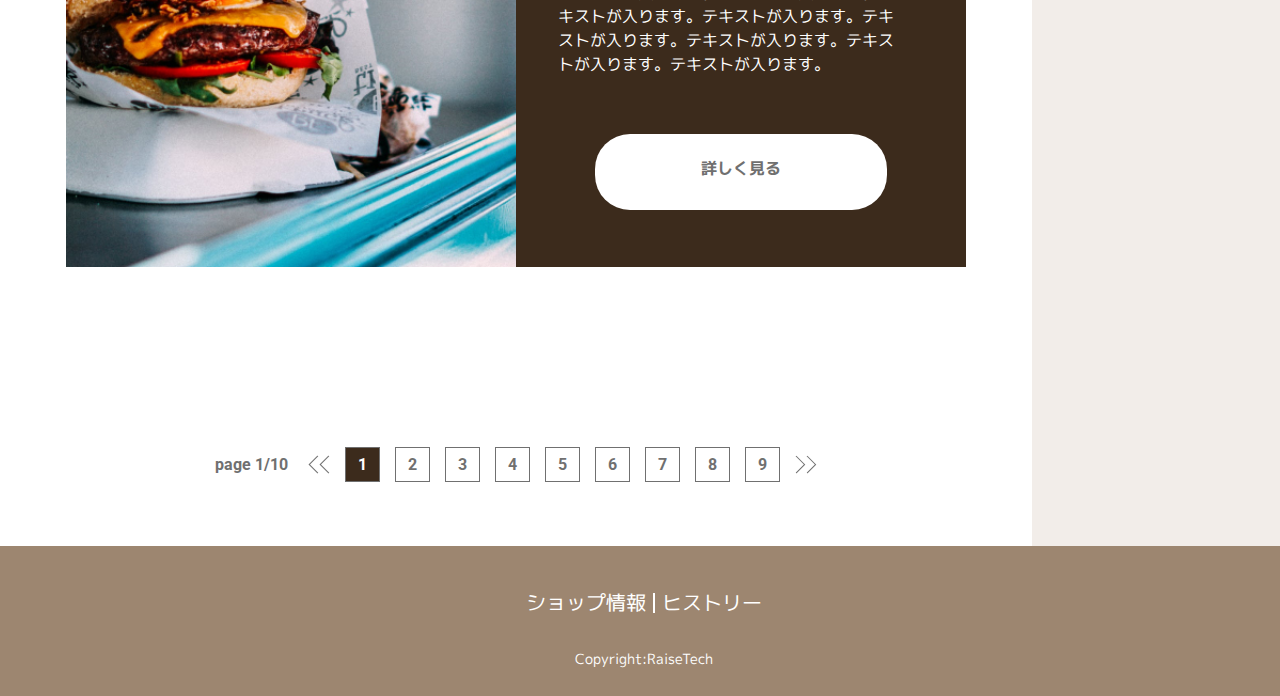
==== commit e2279a8c: "6/11-1" ====
--- a/archive-search.html
+++ b/archive-search.html
@@ -50,13 +50,13 @@
                     <div class="c-inner__discription">
                         <div class="c-flexbox__discription">
                             <h2 class="c-title__discription">小見出しが入ります</h2>
-                            <p class="c-text__discription">テキストが入ります。テキストが入ります。テキストが入ります。テキストが入ります。テキストが入ります。テキストが入ります。テキストが入ります。テキストが入ります。テキストが入ります。テキストが入ります。テキストが入ります。テキストが入ります。テキストが入ります。テキストが入ります。テキストが入ります。テキストが入ります。テキストが入ります。テキストが入ります。テキストが入ります。テキストが入ります。テキストが入ります。テキストが入ります。テキストが入ります。テキストが入ります。テキストが入ります。テキストが入ります。テキストが入ります。テキストが入ります。テキストが入ります。テキストが入ります。テキストが入ります。テキストが入ります。テキストが入ります。テキストが入ります。テキストが入ります。テキストが入ります。テキストが入ります。テキストが入ります。テキストが入ります。</p>   
+                            <p class="c-text">テキストが入ります。テキストが入ります。テキストが入ります。テキストが入ります。テキストが入ります。テキストが入ります。テキストが入ります。テキストが入ります。テキストが入ります。テキストが入ります。テキストが入ります。テキストが入ります。テキストが入ります。テキストが入ります。テキストが入ります。テキストが入ります。テキストが入ります。テキストが入ります。テキストが入ります。テキストが入ります。テキストが入ります。テキストが入ります。テキストが入ります。テキストが入ります。テキストが入ります。テキストが入ります。テキストが入ります。テキストが入ります。テキストが入ります。テキストが入ります。テキストが入ります。テキストが入ります。テキストが入ります。テキストが入ります。テキストが入ります。テキストが入ります。テキストが入ります。テキストが入ります。テキストが入ります。</p>   
                         </div>
                     </div>
                 </div>
                 <div class="p-card c-flexbox__container">
                     <figure class="p-card__archive-search-1 c-grid__card">
-                        <img src="./images/main__cheeseburger.jpg" alt="チーズバーガーの写真">
+                        <img src="./images/main__archive.jpg" alt="チーズバーガーの写真">
                         <figcaption class="c-card">
                             <div class="c-inner__figcaption">
                                 <div class="c-inner__card">
@@ -73,7 +73,7 @@
                         </figcaption>
                     </figure>
                     <figure class="p-card__archive-search-2 c-grid__card">
-                        <img src="./images/main__cheeseburger.jpg" alt="チーズバーガーの写真">
+                        <img src="./images/main__archive.jpg" alt="チーズバーガーの写真">
                         <figcaption class="c-card">
                             <div class="c-inner__figcaption">
                                 <div class="c-inner__card">
@@ -90,7 +90,7 @@
                         </figcaption>
                     </figure>
                     <figure class="p-card__archive-search-3 c-grid__card">
-                        <img src="./images/main__cheeseburger.jpg" alt="チーズバーガーの写真">
+                        <img src="./images/main__archive.jpg" alt="チーズバーガーの写真">
                         <figcaption class="c-card">
                             <div class="c-inner__figcaption">
                                 <div class="c-inner__card">
@@ -107,7 +107,7 @@
                         </figcaption>
                     </figure>
                     <figure class="p-card__archive-search-4 c-grid__card">
-                        <img src="./images/main__cheeseburger.jpg" alt="チーズバーガーの写真">
+                        <img src="./images/main__archive.jpg" alt="チーズバーガーの写真">
                         <figcaption class="c-card">
                             <div class="c-inner__figcaption">
                                 <div class="c-inner__card">
@@ -124,7 +124,7 @@
                         </figcaption>
                     </figure>
                     <figure class="p-card__archive-search-5 c-grid__card">
-                        <img src="./images/main__cheeseburger.jpg" alt="チーズバーガーの写真">
+                        <img src="./images/main__archive.jpg" alt="チーズバーガーの写真">
                         <figcaption class="c-card">
                             <div class="c-inner__figcaption">
                                 <div class="c-inner__card">
@@ -182,33 +182,33 @@
                 <ul class="p-menu__burger">
                     <div class="c-inner__menu"> 
                         <li class="p-menu__burge--item c-title__menu"><h3>バーガー</h3></li>
-                        <li class="p-menu__burge--item c-item"><a>ハンバーガー</a></li>
-                        <li class="p-menu__burge--item c-item"><a>チーズバーガー</a></li>
-                        <li class="p-menu__burge--item c-item"><a>テリヤキバーガー</a></li>
-                        <li class="p-menu__burge--item c-item"><a>アボカドバーガー</a></li>
-                        <li class="p-menu__burge--item c-item"><a>フィッシュバーガー</a></li>
-                        <li class="p-menu__burge--item c-item"><a>ベーコンバーガー</a></li>
-                        <li class="p-menu__burge--item c-item"><a>チキンバーガー</a></li>
+                        <li class="p-menu__burge--item c-item__sidebar"><a>ハンバーガー</a></li>
+                        <li class="p-menu__burge--item c-item__sidebar"><a>チーズバーガー</a></li>
+                        <li class="p-menu__burge--item c-item__sidebar"><a>テリヤキバーガー</a></li>
+                        <li class="p-menu__burge--item c-item__sidebar"><a>アボカドバーガー</a></li>
+                        <li class="p-menu__burge--item c-item__sidebar"><a>フィッシュバーガー</a></li>
+                        <li class="p-menu__burge--item c-item__sidebar"><a>ベーコンバーガー</a></li>
+                        <li class="p-menu__burge--item c-item__sidebar"><a>チキンバーガー</a></li>
                     </div>
                 </ul>                        
                 <ul class="p-menu__side">
                     <div class="c-inner__menu">
                         <li class="p-menu__side--item c-title__menu"><h3>サイド</h3></li>
-                        <li class="p-menu__side--item c-item"><a>ポテト</a></li>
-                        <li class="p-menu__side--item c-item"><a>サラダ</a></li>
-                        <li class="p-menu__side--item c-item"><a>ナゲット</a></li>
-                        <li class="p-menu__side--item c-item"><a>コーン</a></li>
+                        <li class="p-menu__side--item c-item__sidebar"><a>ポテト</a></li>
+                        <li class="p-menu__side--item c-item__sidebar"><a>サラダ</a></li>
+                        <li class="p-menu__side--item c-item__sidebar"><a>ナゲット</a></li>
+                        <li class="p-menu__side--item c-item__sidebar"><a>コーン</a></li>
                     </div>
                 </ul>
                 <ul class="p-menu__drink">
                     <div class="c-inner__menu">
                         <li class="p-menu__drink--item c-title__menu"><h3>ドリンク</h3></li>
-                        <li class="p-menu__drink--item c-item"><a>コーラ</a></li>
-                        <li class="p-menu__drink--item c-item"><a>ファンタ</a></li>
-                        <li class="p-menu__drink--item c-item"><a>オレンジ</a></li>
-                        <li class="p-menu__drink--item c-item"><a>アップル</a></li>
-                        <li class="p-menu__drink--item c-item"><a>紅茶（Ice/Hot）</a></li>
-                        <li class="p-menu__drink--item c-item"><a>コーヒー（Ice/Hot）</a></li>
+                        <li class="p-menu__drink--item c-item__sidebar"><a>コーラ</a></li>
+                        <li class="p-menu__drink--item c-item__sidebar"><a>ファンタ</a></li>
+                        <li class="p-menu__drink--item c-item__sidebar"><a>オレンジ</a></li>
+                        <li class="p-menu__drink--item c-item__sidebar"><a>アップル</a></li>
+                        <li class="p-menu__drink--item c-item__sidebar"><a>紅茶（Ice/Hot）</a></li>
+                        <li class="p-menu__drink--item c-item__sidebar"><a>コーヒー（Ice/Hot）</a></li>
                     </ul>
                 </div>
             </nav>
@@ -217,11 +217,10 @@
     <footer class="l-footer">
         <div class="c-inner__footer">
             <ul class="l-footer__menu c-flexbox__footer">
-                <li class="c-footer-menu"><a>ショップ情報</a></li>
-                <li class="c-footer-menu"><p>|</p></li>
-                <li class="c-footer-menu"><a>ヒストリー</a></li>
+                <li class="c-footer-menu"><a class="c-footer-menu__information">ショップ情報</a></li>
+                <li class="c-footer-menu"><a class="c-footer-menu__history">ヒストリー</a></li>
             </ul>
-            <small>Copyright:RaiseTech</small>
+            <small class="c-text u-text__small">Copyright:RaiseTech</small>
         </div>
     </footer>
     <script src="./js/main.js"></script>
--- a/css/style.css
+++ b/css/style.css
@@ -12,7 +12,7 @@
   border-style: none;
 }
 
-li {
+ul, ol {
   list-style-type: none;
 }
 
@@ -72,6 +72,14 @@
 .l-main__access {
   height: auto;
   display: block;
+}
+.l-main__section {
+  margin-bottom: 3rem;
+}
+@media (min-width: 768px) {
+  .l-main__section {
+    margin-bottom: 6rem;
+  }
 }
 
 .l-sidebar {
@@ -117,12 +125,14 @@
   grid-row: 3;
   grid-column: 1/3;
   background-color: #9D8670;
+  color: #FFFFFF;
+  height: auto;
+  width: auto;
+  display: flex;
+  flex-direction: column;
+  justify-content: center;
+  align-items: center;
   text-align: center;
-  color: #FFFFFF;
-}
-.l-footer small {
-  height: 2.1rem;
-  font-size: 1.4rem;
 }
 
 .c-button__menu {
@@ -177,6 +187,27 @@
   transform: rotate(-45deg);
   top: 20px;
 }
+.c-button__area {
+  height: 100%;
+  width: 100%;
+  display: flex;
+  flex-direction: column;
+  position: relative;
+  justify-content: center;
+  align-items: center;
+}
+.c-button__link {
+  font-family: "M PLUS 1p";
+  font-weight: bold;
+  height: auto;
+  width: auto;
+  display: flex;
+  flex-direction: column;
+  position: relative;
+  font-size: 1.6rem;
+  text-decoration: none;
+  color: #3C2A10;
+}
 
 .c-inner__branch-menu {
   padding: 7.6% 7.6% 7.6% 7.6%;
@@ -215,9 +246,19 @@
 }
 .c-inner__menu {
   padding-bottom: 2.8rem;
+  display: flex;
+  flex-direction: column;
+  justify-content: center;
+  align-items: center;
 }
 .c-inner__footer {
+  height: 100%;
+  width: 100%;
   padding: 4.1rem 0 2.7rem 0;
+  display: flex;
+  flex-direction: column;
+  justify-content: center;
+  align-items: center;
 }
 .c-inner__archive {
   padding: 3.2rem 5.3% 0 5.3%;
@@ -281,6 +322,71 @@
   flex-direction: column;
   justify-content: center;
   align-items: center;
+}
+.c-inner__single {
+  height: auto;
+  width: auto;
+  display: flex;
+  flex-direction: column;
+  padding: 3.4rem 5.3% 6.9rem 5.3%;
+}
+@media (min-width: 768px) {
+  .c-inner__single {
+    padding: 6rem 7.1% 14.9rem 7.1%;
+  }
+}
+@media (min-width: 1024px) {
+  .c-inner__single {
+    padding: 6.3rem 6.4% 27.4rem 6.4%;
+  }
+}
+.c-inner__blockquote {
+  height: auto;
+  width: auto;
+  display: flex;
+  flex-direction: column;
+  padding: 5rem 5.9% 5.7rem 5.9%;
+}
+@media (min-width: 768px) {
+  .c-inner__blockquote {
+    padding: 5rem 7% 5.7rem 7%;
+  }
+}
+@media (min-width: 1024px) {
+  .c-inner__blockquote {
+    padding: 5rem 6.4% 4.7rem 6.4%;
+  }
+}
+.c-inner__img {
+  padding: 0 10.1% 0 10.1%;
+}
+@media (min-width: 768px) {
+  .c-inner__img {
+    padding: 0;
+  }
+}
+@media (min-width: 768px) {
+  .c-inner__list-area {
+    margin-left: 5rem;
+  }
+}
+.c-inner__code {
+  height: auto;
+  width: auto;
+  display: flex;
+  flex-direction: column;
+  position: relative;
+  margin: 5rem;
+}
+@media (min-width: 768px) {
+  .c-inner__code {
+    margin: 5rem;
+  }
+}
+@media (min-width: 1024px) {
+  .c-inner__code {
+    margin: 5rem;
+  }
 }
 
 .c-search-form {
@@ -372,7 +478,7 @@
   height: 3.6rem;
 }
 
-.c-item {
+.c-item__sidebar {
   font-family: "M PLUS 1p";
   font-weight: regular;
   color: #707070;
@@ -383,9 +489,46 @@
   margin: 4rem auto 2rem 2rem;
 }
 @media (min-width: 768px) {
-  .c-item {
+  .c-item__sidebar {
     margin: 3.2rem auto 2rem 2rem;
   }
+}
+.c-item__group {
+  font-family: "M PLUS 1p";
+  font-weight: bold;
+  height: auto;
+  width: auto;
+  color: #3C2A10;
+  display: block;
+  position: relative;
+  margin-bottom: 5.7rem;
+}
+.c-item__group h2 {
+  font-size: 2.8rem;
+}
+@media (min-width: 768px) {
+  .c-item__group h2 {
+    font-size: 3.6rem;
+  }
+}
+.c-item__group h3 {
+  font-size: 2.4rem;
+}
+@media (min-width: 768px) {
+  .c-item__group h3 {
+    font-size: 2.8rem;
+  }
+}
+.c-item__group h4, .c-item__group h5, .c-item__group h6 {
+  font-size: 2rem;
+}
+.c-item__sub {
+  display: flex;
+  flex-direction: column;
+  margin: 1.7rem 0 0 1.8rem;
+}
+.c-item__img {
+  margin-inline: auto;
 }
 
 .c-background__branch-menu {
@@ -500,6 +643,63 @@
     height: 50rem;
   }
 }
+.c-background__blockquote {
+  height: auto;
+  width: 100%;
+  display: flex;
+  flex-direction: column;
+  position: relative;
+  background-color: #F5F5F5;
+}
+.c-background__code {
+  height: auto;
+  width: 100%;
+  display: flex;
+  flex-direction: column;
+  position: relative;
+  background: #F5F5F5;
+}
+@media (min-width: 768px) {
+  .c-background__code {
+    height: auto;
+  }
+}
+.c-background__button__area {
+  display: block;
+}
+.c-background__button--parent {
+  height: 8.1rem;
+  width: 100%;
+  display: flex;
+  flex-direction: column;
+  position: relative;
+  background: #F2EDE9;
+  border-radius: 20px;
+}
+@media (min-width: 768px) {
+  .c-background__button--parent {
+    height: 10.4rem;
+    width: 42.9rem;
+  }
+}
+.c-background__button--child {
+  height: 8.1rem;
+  width: 100%;
+  display: flex;
+  flex-direction: column;
+  position: relative;
+  background: #DED8D3;
+  mix-blend-mode: normal;
+  justify-content: center;
+  align-items: center;
+  border-radius: 20px;
+  border: 1px solid;
+}
+@media (min-width: 768px) {
+  .c-background__button--child {
+    height: 10.4rem;
+  }
+}
 
 .c-grid__body {
   height: 100vh;
@@ -536,6 +736,65 @@
 @media (min-width: 1024px) {
   .c-grid__card {
     margin-bottom: 3rem;
+  }
+}
+.c-grid__article--1 {
+  height: auto;
+  width: auto;
+  display: grid;
+  grid-template-columns: 43% 1fr;
+  gap: 1rem;
+}
+@media (min-width: 768px) {
+  .c-grid__article--1 {
+    gap: 2.1rem;
+  }
+}
+@media (min-width: 1024px) {
+  .c-grid__article--1 {
+    gap: 4rem;
+  }
+}
+.c-grid__article--2 {
+  height: auto;
+  width: auto;
+  display: grid;
+  grid-template-columns: 1fr 43%;
+  gap: 1rem;
+}
+@media (min-width: 768px) {
+  .c-grid__article--2 {
+    gap: 2.1rem;
+  }
+}
+@media (min-width: 1024px) {
+  .c-grid__article--2 {
+    gap: 4rem;
+  }
+}
+.c-grid__img {
+  height: auto;
+  width: auto;
+  display: grid;
+  margin-inline: auto;
+  grid-template-rows: 1fr;
+  grid-template-columns: 1fr;
+  gap: 2rem;
+}
+@media (min-width: 768px) {
+  .c-grid__img {
+    grid-template-rows: 1fr 1fr;
+    grid-template-columns: 1fr 1fr;
+    row-gap: 2rem;
+    -moz-column-gap: 1.6rem;
+         column-gap: 1.6rem;
+  }
+}
+@media (min-width: 1024px) {
+  .c-grid__img {
+    grid-template-rows: 1fr 1fr 1fr;
+    grid-template-columns: 1fr 1fr 1fr;
+    gap: 2rem;
   }
 }
 
@@ -751,8 +1010,14 @@
   }
 }
 .c-flexbox__footer {
+  height: 100%;
+  width: 100%;
   display: flex;
   justify-content: center;
+  align-items: center;
+  margin-bottom: 3.1rem;
+  gap: 0.6rem;
+  margin-inline: auto;
 }
 .c-flexbox__title {
   height: 100%;
@@ -793,6 +1058,15 @@
 .c-flexbox__page-arrow {
   display: flex;
 }
+.c-flexbox__blockquote {
+  display: flex;
+  flex-direction: column;
+}
+.c-flexbox__img {
+  display: flex;
+  justify-content: center;
+  align-items: center;
+}
 
 .c-list {
   display: flex;
@@ -801,14 +1075,43 @@
 }
 
 .c-footer-menu {
+  font-family: "M PLUS 1p";
+  font-weight: 400;
+  height: auto;
+  width: auto;
+  display: block;
+  font-size: 2rem;
   list-style: none;
-  font-family: "M PLUS 1p";
-  font-weight: regular;
-  height: auto;
-  width: auto;
-  font-size: 2rem;
-  margin-bottom: 3.1rem;
-  padding: 3px;
+  inline-size: -webkit-fit-content;
+  inline-size: -moz-fit-content;
+  inline-size: fit-content;
+}
+.c-footer-menu__information {
+  display: block;
+  position: relative;
+  padding-right: 10px;
+}
+.c-footer-menu__information:before {
+  content: "";
+  position: absolute;
+  right: 1px;
+  display: inline-block;
+  width: 2px;
+  height: 20px;
+  background-color: #FFFFFF;
+  top: 53%;
+  transform: translateY(-50%);
+}
+.c-footer-menu__history {
+  display: flex;
+  flex-direction: column;
+  justify-content: center;
+  align-items: center;
+}
+.c-footer-menu__small {
+  display: block;
+  height: 2.1rem;
+  font-size: 1.4rem;
 }
 
 .c-card {
@@ -904,12 +1207,13 @@
   }
 }
 
-.c-text__discription {
+.c-text {
   font-family: "M PLUS 1p";
   font-weight: 400;
   height: auto;
   width: auto;
-  display: inline-block;
+  display: flex;
+  flex-direction: column;
   position: relative;
   font-size: 1.6rem;
   line-height: 1.5;
@@ -970,6 +1274,52 @@
 @media (min-width: 768px) {
   .c-page__move-next {
     display: none;
+  }
+}
+
+.c-block {
+  list-style: decimal inside;
+}
+
+.c-code {
+  margin-top: -2.8rem;
+  margin-bottom: -2.8rem;
+}
+
+.c-table {
+  font-family: "M PLUS 1p";
+  font-weight: 400;
+  height: 7.7rem;
+  width: 100%;
+  position: relative;
+  table-layout: fixed;
+  font-size: 1.6rem;
+  border: solid 1px #707070;
+}
+.c-table__heading {
+  height: auto;
+  width: 42%;
+  font-weight: 400;
+  position: relative;
+  border: solid 1px #707070;
+  text-align: left;
+  padding-left: 6.9%;
+}
+@media (min-width: 768px) {
+  .c-table__heading {
+    padding-left: 4%;
+  }
+}
+.c-table__data {
+  height: auto;
+  width: 58%;
+  position: relative;
+  border: solid 1px #707070;
+  padding-left: 6.9%;
+}
+@media (min-width: 768px) {
+  .c-table__data {
+    padding-left: 4%;
   }
 }
 
@@ -1097,6 +1447,10 @@
   }
 }
 
+.p-text {
+  color: #3C2A10;
+}
+
 .p-card img {
   height: 100%;
   width: auto;
@@ -1121,6 +1475,49 @@
   .p-page {
     justify-content: center;
   }
+}
+
+.p-blockquote__text {
+  display: flex;
+  flex-direction: column;
+}
+
+.p-article--1 img {
+  height: auto;
+  width: auto;
+  display: flex;
+  -o-object-fit: cover;
+     object-fit: cover;
+}
+.p-article--2 img {
+  height: auto;
+  width: auto;
+  display: flex;
+  -o-object-fit: cover;
+     object-fit: cover;
+}
+
+.p-list__area--A {
+  margin-bottom: 5.7rem;
+}
+
+.p-code {
+  display: flex;
+  flex-direction: column;
+  position: relative;
+  color: #3C2A10;
+}
+
+.p-table__area {
+  height: auto;
+  width: 100%;
+  position: relative;
+  border-collapse: collapse;
+}
+
+.p-button {
+  display: flex;
+  flex-direction: column;
 }
 
 .u-button__header {
@@ -1160,4 +1557,50 @@
   color: #FFFFFF;
   margin-left: 15px;
 }
+
+.u-text__ptag {
+  margin-top: 2.5rem;
+}
+@media (min-width: 768px) {
+  .u-text__ptag {
+    margin-top: 5.5rem;
+  }
+}
+@media (min-width: 1024px) {
+  .u-text__ptag {
+    margin-top: 5.7rem;
+  }
+}
+.u-text__blockquote {
+  display: flex;
+  flex-direction: column;
+  margin-bottom: 2.7rem;
+}
+@media (min-width: 768px) {
+  .u-text__blockquote {
+    margin-bottom: 6.1rem;
+  }
+}
+.u-text__bold {
+  font-weight: bold;
+}
+.u-text__small {
+  height: 100%;
+  width: 100%;
+  display: flex;
+  margin-inline: auto;
+  font-size: 1.4rem;
+}
+
+.u-item__group {
+  margin-bottom: 0;
+}
+.u-item__list {
+  list-style-type: none;
+  padding-left: inherit;
+  margin-bottom: 1.7rem;
+}
+.u-item__sub {
+  list-style-type: decimal;
+}
 /*# sourceMappingURL=style.css.map */